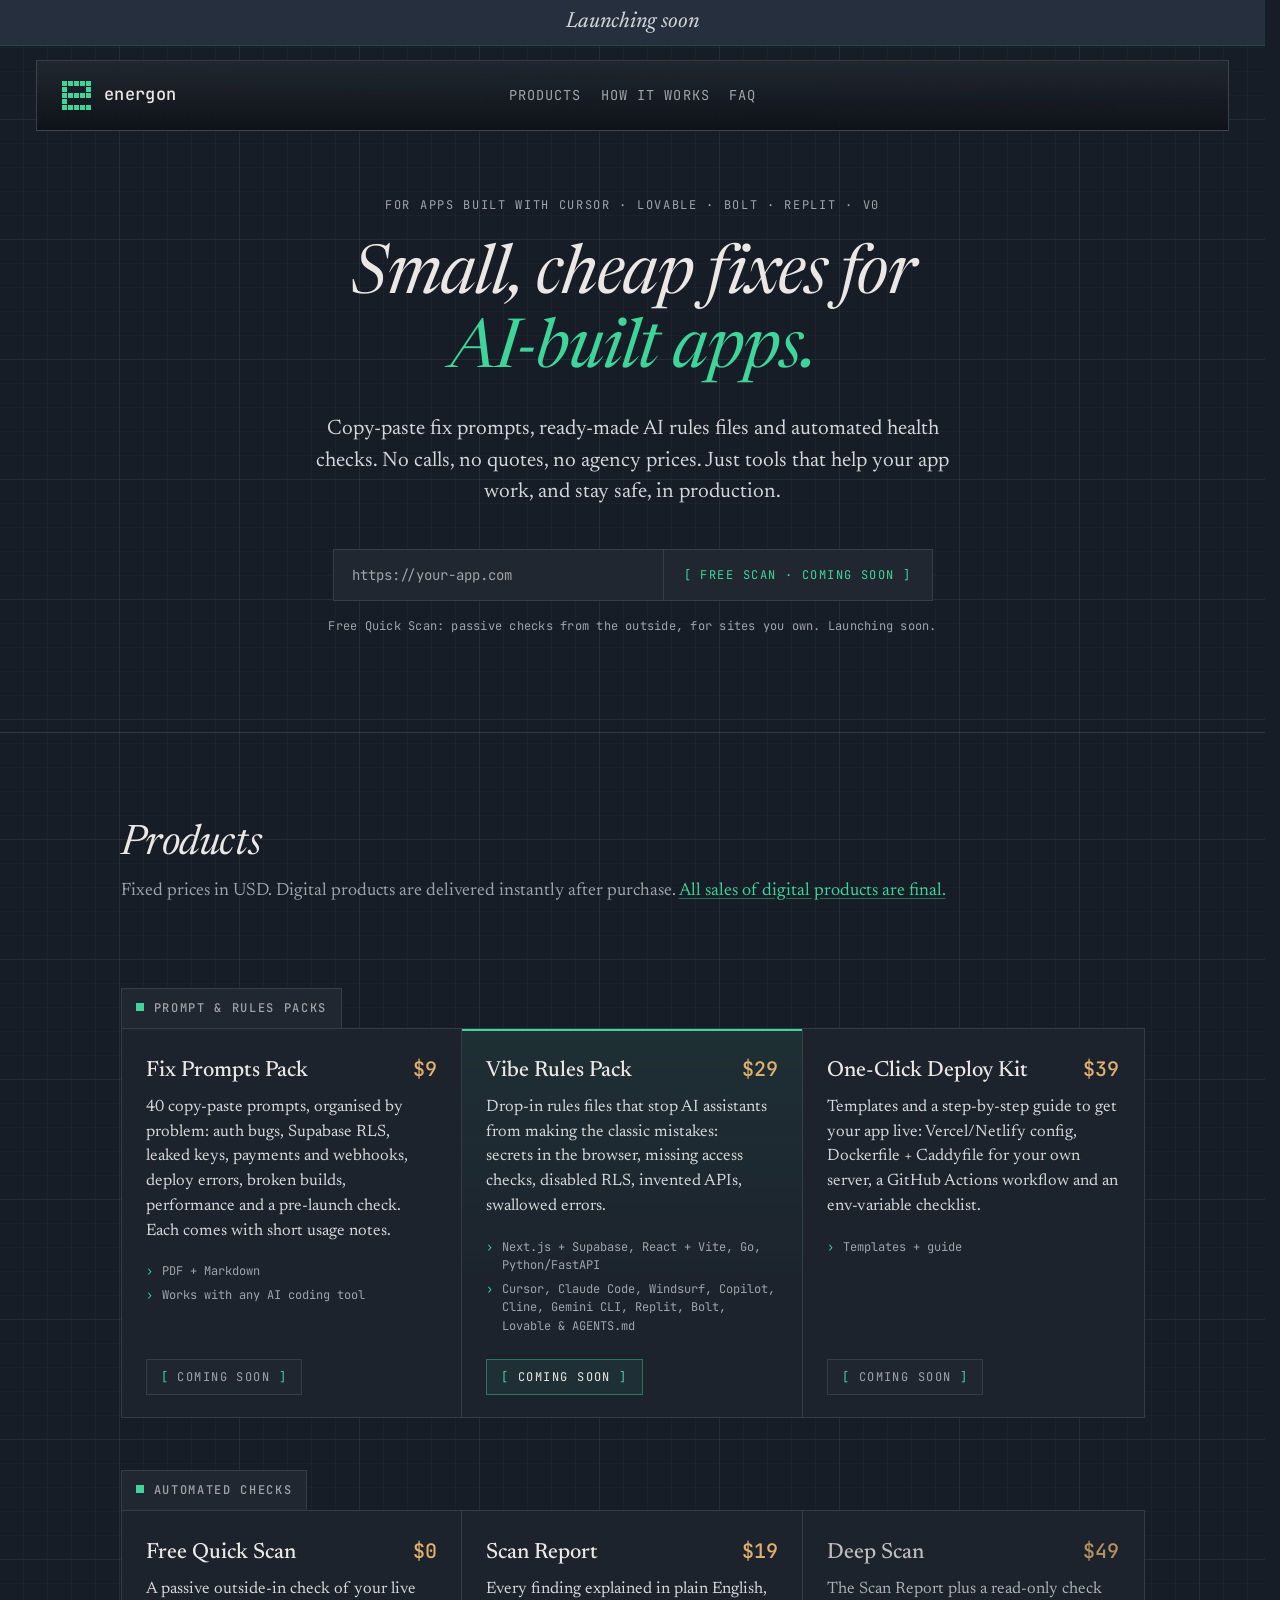
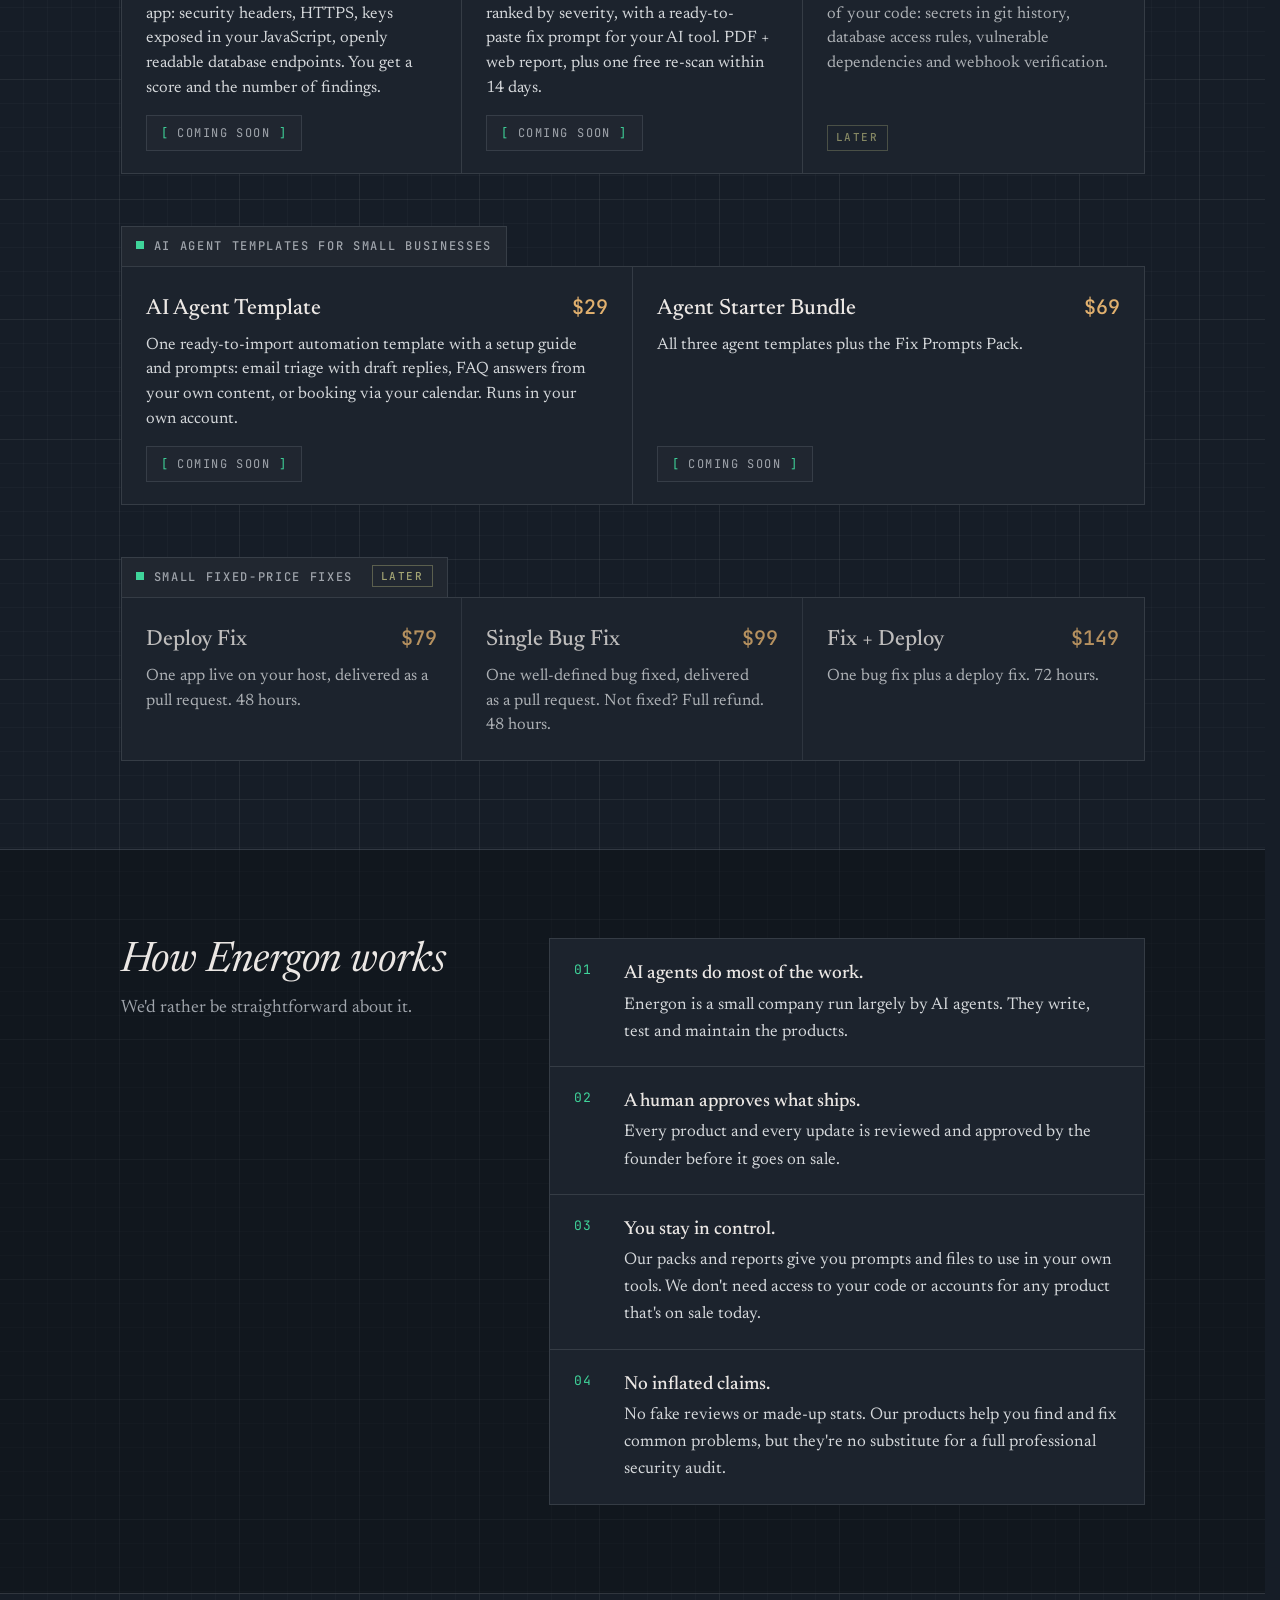
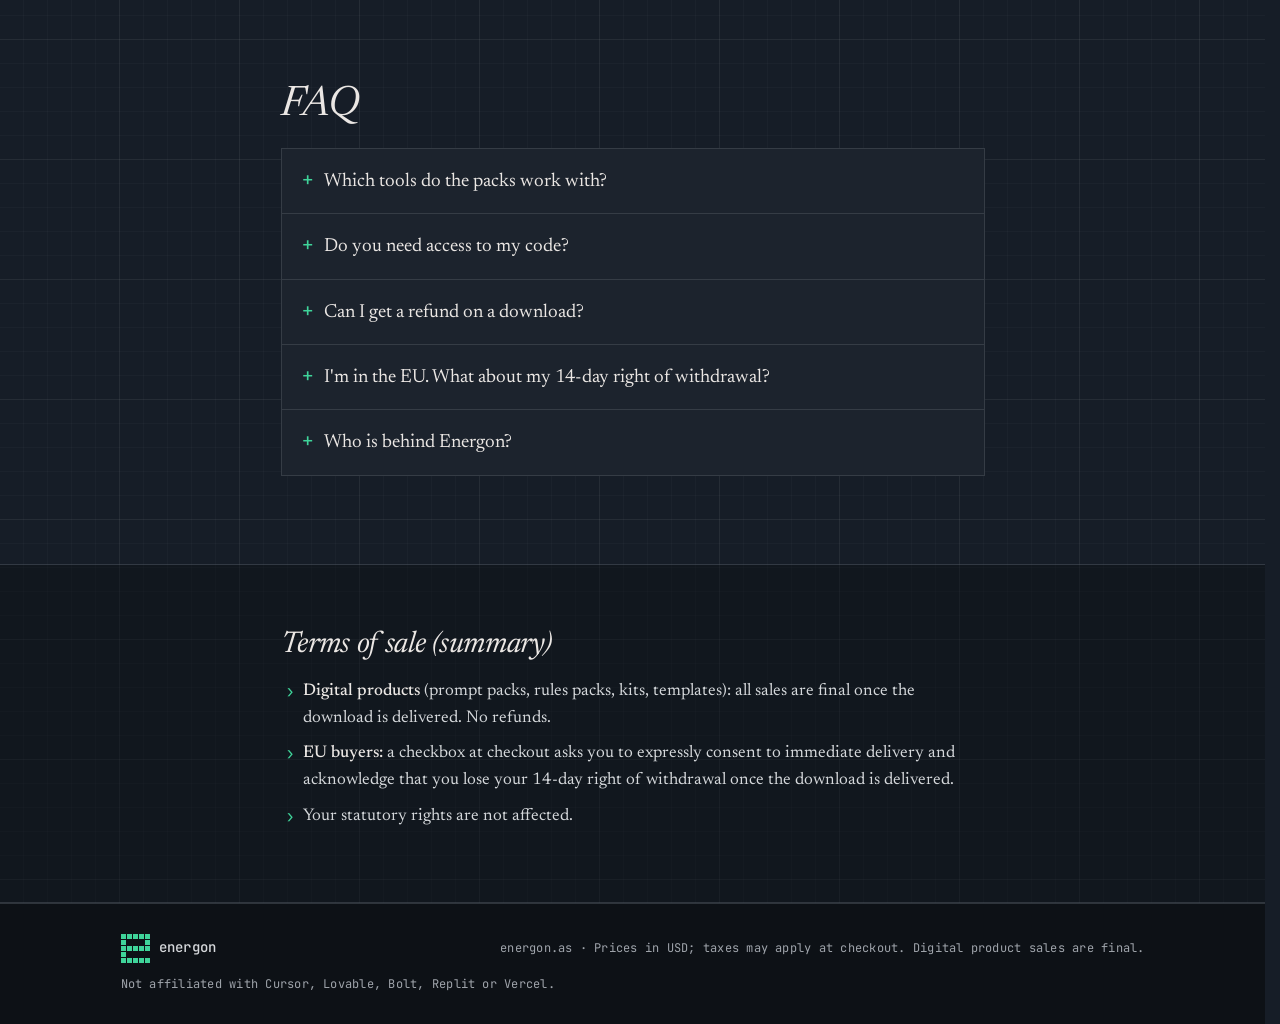
==== index.html @ b190586a "Add the energon.as static landing page. Keep the existing README and note that Caddy serves these fi" ====
<!doctype html>
<html lang="en">
<head>
  <meta charset="utf-8">
  <meta name="viewport" content="width=device-width, initial-scale=1">
  <title>Energon: small, cheap fixes for AI-built apps</title>
  <meta name="description" content="Fix prompts, AI rules files and automated checks for apps built with Cursor, Lovable, Bolt, Replit and v0. Small prices, instant delivery.">
  <link rel="icon" href="favicon.svg" type="image/svg+xml">
  <link rel="icon" href="favicon-32.png" type="image/png" sizes="32x32">
  <link rel="apple-touch-icon" href="apple-touch-icon.png" sizes="180x180">
  <meta name="theme-color" content="#161d27">
  <link rel="stylesheet" href="fonts.css">
  <link rel="stylesheet" href="styles.css">
</head>
<body>
  <header class="site-header">
    <aside class="site-announcement" aria-label="Announcement"><p>Launching soon</p></aside>
    <div class="nav" data-nav-root data-nav-open="false">
      <div class="nav-inner">
        <a class="logo" href="#" aria-label="Energon home"><span class="logo-box"><svg xmlns="http://www.w3.org/2000/svg" class="nav-logo-anim" viewBox="0 0 29 29" width="29" height="29" shape-rendering="crispEdges" aria-hidden="true" focusable="false"><rect class="on" style="--i:10" x="0" y="0" width="5" height="5"/><rect class="on" style="--i:9" x="6" y="0" width="5" height="5"/><rect class="on" style="--i:8" x="12" y="0" width="5" height="5"/><rect class="on" style="--i:7" x="18" y="0" width="5" height="5"/><rect class="on" style="--i:6" x="24" y="0" width="5" height="5"/><rect class="on" style="--i:11" x="0" y="6" width="5" height="5"/><rect class="off" x="6" y="6" width="5" height="5"/><rect class="off" x="12" y="6" width="5" height="5"/><rect class="off" x="18" y="6" width="5" height="5"/><rect class="on" style="--i:5" x="24" y="6" width="5" height="5"/><rect class="on" style="--i:0" x="0" y="12" width="5" height="5"/><rect class="on" style="--i:1" x="6" y="12" width="5" height="5"/><rect class="on" style="--i:2" x="12" y="12" width="5" height="5"/><rect class="on" style="--i:3" x="18" y="12" width="5" height="5"/><rect class="on" style="--i:4" x="24" y="12" width="5" height="5"/><rect class="on" style="--i:12" x="0" y="18" width="5" height="5"/><rect class="off" x="6" y="18" width="5" height="5"/><rect class="off" x="12" y="18" width="5" height="5"/><rect class="off" x="18" y="18" width="5" height="5"/><rect class="off" x="24" y="18" width="5" height="5"/><rect class="on" style="--i:13" x="0" y="24" width="5" height="5"/><rect class="on" style="--i:14" x="6" y="24" width="5" height="5"/><rect class="on" style="--i:15" x="12" y="24" width="5" height="5"/><rect class="on" style="--i:16" x="18" y="24" width="5" height="5"/><rect class="on" style="--i:17" x="24" y="24" width="5" height="5"/></svg></span><span class="wordmark">energon</span></a>
        <nav class="nav-links" aria-label="Main">
          <a href="#products">Products</a>
          <a href="#how">How it works</a>
          <a href="#faq">FAQ</a>
        </nav>
        <button type="button" class="nav-toggle" aria-controls="navSheet" aria-expanded="false" aria-label="Open menu" data-nav-toggle>
          <span class="bt-bar" aria-hidden="true"><span></span><span></span><span></span><span></span></span>
          <span class="bt-bar" aria-hidden="true"><span></span><span></span><span></span><span></span></span>
          <span class="bt-bar" aria-hidden="true"><span></span><span></span><span></span><span></span></span>
        </button>
      </div>
      <div class="nav-backdrop" data-nav-close></div>
      <div class="nav-sheet" id="navSheet">
        <nav class="nav-sheet-inner" aria-label="Main (mobile)">
          <a href="#products" data-nav-close>Products</a>
          <a href="#how" data-nav-close>How it works</a>
          <a href="#faq" data-nav-close>FAQ</a>
        </nav>
      </div>
    </div>
  </header>

  <section class="hero">
    <div class="wrap">
      <p class="eyebrow">For apps built with Cursor · Lovable · Bolt · Replit · v0</p>
      <h1>Small, cheap fixes for<br><em>AI-built apps.</em></h1>
      <p class="lead">Copy-paste fix prompts, ready-made AI rules files and automated health checks. No calls, no quotes, no agency prices. Just tools that help your app work, and stay safe, in production.</p>

      <form class="scan" onsubmit="return false;" aria-label="Free quick scan (coming soon)">
        <label for="url" class="sr-only">Your app URL</label>
        <input id="url" type="url" placeholder="https://your-app.com" disabled>
        <button type="submit" disabled>Free scan · coming soon</button>
      </form>
      <p class="fine">Free Quick Scan: passive checks from the outside, for sites you own. Launching soon.</p>
    </div>
  </section>

  <section id="products" class="section">
    <div class="wrap">
      <h2>Products</h2>
      <p class="section-lead">Fixed prices in USD. Digital products are delivered instantly after purchase. <a href="#terms">All sales of digital products are final.</a></p>

      <h3 class="group">Prompt &amp; rules packs</h3>
      <div class="grid">
        <article class="card">
          <div class="card-top"><h4>Fix Prompts Pack</h4><span class="price">$9</span></div>
          <p>40 copy-paste prompts, organised by problem: auth bugs, Supabase RLS, leaked keys, payments and webhooks, deploy errors, broken builds, performance and a pre-launch check. Each comes with short usage notes.</p>
          <ul><li>PDF + Markdown</li><li>Works with any AI coding tool</li></ul>
          <button class="buy" disabled>Coming soon</button>
        </article>
        <article class="card featured">
          <div class="card-top"><h4>Vibe Rules Pack</h4><span class="price">$29</span></div>
          <p>Drop-in rules files that stop AI assistants from making the classic mistakes: secrets in the browser, missing access checks, disabled RLS, invented APIs, swallowed errors.</p>
          <ul><li>Next.js + Supabase, React + Vite, Go, Python/FastAPI</li><li>Cursor, Claude Code, Windsurf, Copilot, Cline, Gemini CLI, Replit, Bolt, Lovable &amp; AGENTS.md</li></ul>
          <button class="buy" disabled>Coming soon</button>
        </article>
        <article class="card">
          <div class="card-top"><h4>One-Click Deploy Kit</h4><span class="price">$39</span></div>
          <p>Templates and a step-by-step guide to get your app live: Vercel/Netlify config, Dockerfile + Caddyfile for your own server, a GitHub Actions workflow and an env-variable checklist.</p>
          <ul><li>Templates + guide</li></ul>
          <button class="buy" disabled>Coming soon</button>
        </article>
      </div>

      <h3 class="group">Automated checks</h3>
      <div class="grid">
        <article class="card">
          <div class="card-top"><h4>Free Quick Scan</h4><span class="price">$0</span></div>
          <p>A passive outside-in check of your live app: security headers, HTTPS, keys exposed in your JavaScript, openly readable database endpoints. You get a score and the number of findings.</p>
          <button class="buy" disabled>Coming soon</button>
        </article>
        <article class="card">
          <div class="card-top"><h4>Scan Report</h4><span class="price">$19</span></div>
          <p>Every finding explained in plain English, ranked by severity, with a ready-to-paste fix prompt for your AI tool. PDF + web report, plus one free re-scan within 14 days.</p>
          <button class="buy" disabled>Coming soon</button>
        </article>
        <article class="card muted">
          <div class="card-top"><h4>Deep Scan</h4><span class="price">$49</span></div>
          <p>The Scan Report plus a read-only check of your code: secrets in git history, database access rules, vulnerable dependencies and webhook verification.</p>
          <span class="tag">Later</span>
        </article>
      </div>

      <h3 class="group">AI agent templates for small businesses</h3>
      <div class="grid two">
        <article class="card">
          <div class="card-top"><h4>AI Agent Template</h4><span class="price">$29</span></div>
          <p>One ready-to-import automation template with a setup guide and prompts: email triage with draft replies, FAQ answers from your own content, or booking via your calendar. Runs in your own account.</p>
          <button class="buy" disabled>Coming soon</button>
        </article>
        <article class="card">
          <div class="card-top"><h4>Agent Starter Bundle</h4><span class="price">$69</span></div>
          <p>All three agent templates plus the Fix Prompts Pack.</p>
          <button class="buy" disabled>Coming soon</button>
        </article>
      </div>

      <h3 class="group">Small fixed-price fixes <span class="tag inline">Later</span></h3>
      <div class="grid three-small">
        <article class="card muted small"><div class="card-top"><h4>Deploy Fix</h4><span class="price">$79</span></div><p>One app live on your host, delivered as a pull request. 48 hours.</p></article>
        <article class="card muted small"><div class="card-top"><h4>Single Bug Fix</h4><span class="price">$99</span></div><p>One well-defined bug fixed, delivered as a pull request. Not fixed? Full refund. 48 hours.</p></article>
        <article class="card muted small"><div class="card-top"><h4>Fix + Deploy</h4><span class="price">$149</span></div><p>One bug fix plus a deploy fix. 72 hours.</p></article>
      </div>
    </div>
  </section>

  <section id="how" class="section alt">
    <div class="wrap two-col">
      <div>
        <h2>How Energon works</h2>
        <p class="section-lead">We'd rather be straightforward about it.</p>
      </div>
      <ol class="steps">
        <li><strong>AI agents do most of the work.</strong> Energon is a small company run largely by AI agents. They write, test and maintain the products.</li>
        <li><strong>A human approves what ships.</strong> Every product and every update is reviewed and approved by the founder before it goes on sale.</li>
        <li><strong>You stay in control.</strong> Our packs and reports give you prompts and files to use in your own tools. We don't need access to your code or accounts for any product that's on sale today.</li>
        <li><strong>No inflated claims.</strong> No fake reviews or made-up stats. Our products help you find and fix common problems, but they're no substitute for a full professional security audit.</li>
      </ol>
    </div>
  </section>

  <section id="faq" class="section">
    <div class="wrap narrow">
      <h2>FAQ</h2>
      <details><summary>Which tools do the packs work with?</summary><p>The prompts work in any AI coding tool or builder chat. The rules pack includes formats for Cursor, Claude Code, Windsurf/Devin Desktop, GitHub Copilot, Cline, Gemini CLI, Replit, Bolt, Lovable and anything that reads AGENTS.md.</p></details>
      <details><summary>Do you need access to my code?</summary><p>No. The packs are downloads, and the Quick Scan and Scan Report only look at your public site from the outside, like any visitor's browser would. We'll only ever scan sites you confirm you own.</p></details>
      <details><summary>Can I get a refund on a download?</summary><p>No. All sales of digital products are final once the download has been delivered, so please check the product description before you buy. If a file is broken or won't open, contact us and we'll send you a working copy. This doesn't affect your statutory rights.</p></details>
      <details><summary>I'm in the EU. What about my 14-day right of withdrawal?</summary><p>For digital downloads, the right of withdrawal ends once delivery starts with your consent. At checkout, EU buyers must tick a box to expressly consent to immediate delivery and to acknowledge that they lose the 14-day right of withdrawal once the download is delivered. You can't complete the purchase without ticking it.</p></details>
      <details><summary>Who is behind Energon?</summary><p>Energon is a small company based in Norway. AI agents do most of the work, and the founder reviews everything before it's released.</p></details>
    </div>
  </section>

  <section id="terms" class="section terms">
    <div class="wrap narrow">
      <h2>Terms of sale (summary)</h2>
      <ul>
        <li><strong>Digital products</strong> (prompt packs, rules packs, kits, templates): all sales are final once the download is delivered. No refunds.</li>
        <li><strong>EU buyers:</strong> a checkbox at checkout asks you to expressly consent to immediate delivery and acknowledge that you lose your 14-day right of withdrawal once the download is delivered.</li>
        <li>Your statutory rights are not affected.</li>
      </ul>
    </div>
  </section>

  <footer class="footer">
    <div class="wrap footer-inner">
      <span class="logo small"><img src="logo-mark-29.svg" alt="" width="29" height="29"><span class="wordmark">energon</span></span>
      <span>energon.as · Prices in USD; taxes may apply at checkout. Digital product sales are final.</span>
      <span>Not affiliated with Cursor, Lovable, Bolt, Replit or Vercel.</span>
    </div>
  </footer>
  <script>
  (function () {
    var root = document.querySelector('[data-nav-root]');
    var btn = root && root.querySelector('[data-nav-toggle]');
    if (!btn) return;
    function set(open) {
      root.setAttribute('data-nav-open', open ? 'true' : 'false');
      btn.setAttribute('aria-expanded', open ? 'true' : 'false');
      btn.setAttribute('aria-label', open ? 'Close menu' : 'Open menu');
    }
    btn.addEventListener('click', function () { set(root.getAttribute('data-nav-open') !== 'true'); });
    root.querySelectorAll('[data-nav-close]').forEach(function (el) { el.addEventListener('click', function () { set(false); }); });
    document.addEventListener('keydown', function (e) { if (e.key === 'Escape') set(false); });
    window.matchMedia('(min-width: 1024px)').addEventListener('change', function () { set(false); });
  })();
  </script>
</body>
</html>
---- fonts.css ----
/* Self-hosted Google Fonts (latin subset). Newsreader and JetBrains Mono, both SIL Open Font License 1.1. */
@font-face {
  font-family: 'JetBrains Mono';
  font-style: normal;
  font-weight: 400;
  font-display: swap;
  src: url(fonts/JetBrainsMono-normal.woff2) format('woff2');
  unicode-range: U+0000-00FF, U+0131, U+0152-0153, U+02BB-02BC, U+02C6, U+02DA, U+02DC, U+0304, U+0308, U+0329, U+2000-206F, U+20AC, U+2122, U+2191, U+2193, U+2212, U+2215, U+FEFF, U+FFFD;
}
@font-face {
  font-family: 'JetBrains Mono';
  font-style: normal;
  font-weight: 500;
  font-display: swap;
  src: url(fonts/JetBrainsMono-normal.woff2) format('woff2');
  unicode-range: U+0000-00FF, U+0131, U+0152-0153, U+02BB-02BC, U+02C6, U+02DA, U+02DC, U+0304, U+0308, U+0329, U+2000-206F, U+20AC, U+2122, U+2191, U+2193, U+2212, U+2215, U+FEFF, U+FFFD;
}
@font-face {
  font-family: 'Newsreader';
  font-style: italic;
  font-weight: 400 500;
  font-display: swap;
  src: url(fonts/Newsreader-italic.woff2) format('woff2');
  unicode-range: U+0000-00FF, U+0131, U+0152-0153, U+02BB-02BC, U+02C6, U+02DA, U+02DC, U+0304, U+0308, U+0329, U+2000-206F, U+20AC, U+2122, U+2191, U+2193, U+2212, U+2215, U+FEFF, U+FFFD;
}
@font-face {
  font-family: 'Newsreader';
  font-style: normal;
  font-weight: 400 600;
  font-display: swap;
  src: url(fonts/Newsreader-normal.woff2) format('woff2');
  unicode-range: U+0000-00FF, U+0131, U+0152-0153, U+02BB-02BC, U+02C6, U+02DA, U+02DC, U+0304, U+0308, U+0329, U+2000-206F, U+20AC, U+2122, U+2191, U+2193, U+2212, U+2215, U+FEFF, U+FFFD;
}
---- styles.css ----
/* Energon: dark theme. Navy canvas, hairline grid, serif text, mono labels, square panels. */
:root{
  --bg-deep:#0d1116;
  --bg:#161d27;
  --panel:#1c232d;
  --panel-2:#212730;
  --panel-3:#252f3d;
  --line:rgba(73,80,89,.55);
  --line-strong:rgba(120,128,140,.55);
  --text:#ebe7e4;
  --text-2:#d5d8db;
  --muted:#9fa4ab;
  --accent:#3fd49a;            /* Energon mint (muted from the original #07F695) */
  --accent-soft:rgba(63,212,154,.42);
  --accent-wash:rgba(63,212,154,.07);
  --blue:#6a9fcc;              /* former accent, kept as secondary */
  --accent-deep:#4b607c;
  --warm:#e1b06e;
  --rust:#b86b52;
  --sage:#a3a473;
  --grid-minor:rgba(255,255,255,.022);
  --grid-major:rgba(255,255,255,.045);
  --serif:"Newsreader", "Iowan Old Style", "Palatino Linotype", Georgia, serif;
  --mono:"JetBrains Mono", ui-monospace, "SFMono-Regular", Menlo, Consolas, monospace;
}
*{box-sizing:border-box}
html{scroll-behavior:smooth;background:var(--bg);scroll-padding-top:150px;scrollbar-gutter:stable}
*{scrollbar-color:rgba(75,96,124,.28) transparent}
body{
  margin:0;color:var(--text);font-family:var(--serif);font-size:18px;line-height:1.6;
  font-optical-sizing:auto;text-wrap:pretty;
  background-color:var(--bg);
  background-image:
    linear-gradient(var(--grid-major) 1px, transparent 1px),
    linear-gradient(90deg, var(--grid-major) 1px, transparent 1px),
    linear-gradient(var(--grid-minor) 1px, transparent 1px),
    linear-gradient(90deg, var(--grid-minor) 1px, transparent 1px);
  background-size:120px 120px,120px 120px,24px 24px,24px 24px;
  background-position:-1px -1px;
}
.wrap{max-width:1080px;margin:0 auto;padding:0 28px}
.narrow{max-width:760px}
a{color:var(--accent);text-decoration-color:var(--accent-soft);text-underline-offset:3px}
a:hover{text-decoration-color:var(--accent)}
.sr-only{position:absolute;width:1px;height:1px;overflow:hidden;clip:rect(0 0 0 0)}
::selection{background:rgba(63,212,154,.28);color:var(--text)}

/* Nav */
/* announcement bar: pi.dev .site-announcement measured live (padding 5.4px 18px, italic serif 21.96px/1.55,
   bg #252f3d, 1px bottom border in the accent at 14% alpha -> 45.8px tall; <=767px 19.44px/1.48, 69.3px tall) */
.site-announcement{position:relative;z-index:1;box-sizing:border-box;margin:0;padding:5.4px 18px;
  border-bottom:1px solid rgba(63,212,154,.1412);background:#252f3d;color:rgba(213,216,219,.96);
  font-family:var(--serif);font-size:21.96px;font-style:italic;font-weight:450;line-height:1.55;text-align:center}
.site-announcement p{margin:0}
.site-announcement a{color:var(--accent);white-space:nowrap}
.site-announcement a:hover,.site-announcement a:focus-visible{color:var(--text)}
@media (max-width:1023px){.site-announcement{font-size:18.36px;line-height:1.5}}
@media (max-width:767px){.site-announcement{font-size:19.44px;font-weight:440;line-height:1.48;min-height:69.3125px;display:flex;align-items:center;justify-content:center}}
/* nav: placement measured on live pi.dev (headless Chrome, dark, 1440x900 and 390x844, after intro JS settled).
   pi.dev: .site-header is position:sticky; top:0; z-index:20, transparent, and holds the announcement bar + nav.
   Nav wrapper padding 14.4px 36px 0 (<=1023px: 14.4px 11.7px 0). Panel: full width minus the side padding
   (max-width 96rem = 1728px, centred), 71.2px tall (66.9px on mobile), square corners. Content scrolls under it. */
.site-header{position:sticky;top:0;z-index:20}
.nav{position:relative;z-index:20;width:100%;padding:14.4px 36px 0}
.nav-inner{position:relative;z-index:1;display:flex;align-items:center;justify-content:space-between;gap:18px;
  width:min(100%,1728px);margin:0 auto;padding:12.6px 17.1px;
  background:linear-gradient(rgba(33,39,48,.97),rgba(13,17,22,.91)),linear-gradient(90deg,rgba(75,96,124,.14),rgba(47,95,138,.08));
  border:1px solid rgba(73,80,89,.7412);border-top-color:rgba(159,164,171,.2784);border-radius:0}
.logo{display:inline-flex;align-items:center;gap:6px;text-decoration:none;color:var(--text);font-family:var(--mono);font-weight:500;font-size:17px;letter-spacing:.02em;line-height:1}
.logo-box{display:inline-flex;align-items:center;justify-content:center;width:44px;height:44px;flex:0 0 44px}
.logo img,.logo svg{display:block;width:29px;height:29px;image-rendering:pixelated}
.logo .wordmark{color:var(--text);transform:translateY(-1px)}
.logo.small{font-size:14px;color:var(--muted);gap:9px}
.logo.small .wordmark{color:var(--text-2)}
.nav-links{position:absolute;left:50%;transform:translateX(-50%);display:flex;align-items:center;justify-content:center;gap:clamp(11.7px,1.5vw,22.5px)}
.nav-links a{font-family:var(--mono);font-size:13.68px;letter-spacing:.08em;line-height:1;text-transform:uppercase;white-space:nowrap;color:rgba(213,216,219,.7216);text-decoration:none;position:relative}
.nav-links a:hover,.nav-links a:focus-visible{color:var(--text);outline:none}
.nav-links a:hover::after{content:"";position:absolute;left:0;right:0;bottom:-.5em;height:1px;background:var(--accent)}

/* Hero */
.hero{padding:64.6px 0 96px;text-align:center;border-bottom:1px solid var(--line)}
.eyebrow{font-family:var(--mono);font-size:12px;letter-spacing:.14em;text-transform:uppercase;color:var(--muted);margin:0 0 26px}
.hero h1{font-family:var(--serif);font-style:italic;font-weight:400;font-size:clamp(40px,6vw,68px);line-height:1.08;letter-spacing:-.015em;margin:0 0 26px;color:var(--text)}
.hero h1 em{color:var(--accent);font-style:italic}
.lead{font-size:21px;line-height:1.5;color:var(--text-2);max-width:640px;margin:0 auto 40px}
.scan{display:flex;max-width:600px;margin:0 auto;background:var(--panel-2);border:1px solid var(--line);}
.scan input{flex:1;min-width:0;border:0;background:transparent;color:var(--text);font-family:var(--mono);font-size:14px;padding:16px 18px;outline:none}
.scan input::placeholder{color:var(--muted)}
.scan button{font-family:var(--mono);font-size:12px;letter-spacing:.12em;text-transform:uppercase;border:0;border-left:1px solid var(--line);background:transparent;color:var(--accent);padding:0 20px;cursor:not-allowed}
.scan button::before{content:"[ ";color:var(--accent)} .scan button::after{content:" ]";color:var(--accent)}
.fine{font-family:var(--mono);font-size:12px;color:var(--muted);margin:16px 0 0;letter-spacing:.02em}

/* Sections */
.section{padding:88px 0;border-bottom:1px solid var(--line)}
.section.alt{background:rgba(13,17,22,.45)}
.section h2{font-family:var(--serif);font-style:italic;font-weight:400;font-size:42px;line-height:1.1;margin:0 0 10px;letter-spacing:-.01em}
.section-lead{color:var(--muted);margin:0 0 30px;font-size:18px}
.group{font-family:var(--mono);font-weight:500;font-size:12px;text-transform:uppercase;letter-spacing:.14em;color:var(--muted);margin:52px 0 0;padding:10px 14px;border:1px solid var(--line);border-bottom:0;display:inline-block;background:var(--panel-2)}
.group::before{content:"";display:inline-block;width:8px;height:8px;background:var(--accent);margin-right:10px;vertical-align:1px}

/* Product panels */
.grid{display:grid;grid-template-columns:repeat(3,1fr);gap:0;border:1px solid var(--line);background:var(--panel)}
.grid > .card{border-right:1px solid var(--line)}
.grid > .card:last-child{border-right:0}
.grid.two{grid-template-columns:repeat(2,1fr)}
.card{position:relative;padding:24px 24px 22px;display:flex;flex-direction:column;background:transparent;transition:background 200ms ease}
.card:hover{background:rgba(255,255,255,.018)}
.card.featured{background:linear-gradient(180deg,var(--accent-wash),transparent 65%);box-shadow:inset 0 2px 0 var(--accent)}
.card.muted{opacity:.78}
.card-top{display:flex;justify-content:space-between;align-items:baseline;gap:12px;margin-bottom:10px}
.card h4{margin:0;font-family:var(--serif);font-weight:500;font-size:22px;line-height:1.2;color:var(--text)}
.price{font-family:var(--mono);font-size:20px;font-weight:500;color:var(--warm);white-space:nowrap}
.card p{margin:0 0 14px;color:var(--text-2);font-size:16.5px;line-height:1.5}
.card ul{margin:0 0 18px;padding:0;list-style:none;font-family:var(--mono);font-size:12px;line-height:1.55;color:var(--muted)}
.card ul li{margin:5px 0;padding-left:16px;position:relative}
.card ul li::before{content:"›";position:absolute;left:0;color:var(--accent)}
.buy{margin-top:auto;align-self:flex-start;font-family:var(--mono);font-size:12px;letter-spacing:.12em;text-transform:uppercase;background:rgba(255,255,255,.015);color:var(--muted);border:1px solid var(--line);padding:9px 14px;cursor:not-allowed}
.buy::before{content:"[ ";color:var(--accent)} .buy::after{content:" ]";color:var(--accent)}
.card.featured .buy{color:var(--text);border-color:var(--accent-soft);background:var(--accent-wash)}
.tag{margin-top:auto;align-self:flex-start;font-family:var(--mono);font-size:11px;font-weight:500;letter-spacing:.14em;text-transform:uppercase;color:var(--sage);border:1px solid rgba(163,164,115,.45);padding:3px 8px}
.tag.inline{margin:0 0 0 10px;vertical-align:1px;border-color:rgba(163,164,115,.45)}
.card.small p{margin:0}

/* How it works */
.two-col{display:grid;grid-template-columns:1fr 1.6fr;gap:56px;align-items:start}
.steps{margin:0;padding:0;list-style:none;counter-reset:s;border:1px solid var(--line);background:var(--panel)}
.steps li{counter-increment:s;position:relative;padding:20px 24px 20px 74px;color:var(--text-2);font-size:17px;border-bottom:1px solid var(--line)}
.steps li:last-child{border-bottom:0}
.steps li::before{content:"0" counter(s);position:absolute;left:24px;top:21px;font-family:var(--mono);font-size:13px;color:var(--accent);letter-spacing:.06em}
.steps strong{color:var(--text);display:block;margin-bottom:2px;font-weight:500;font-size:19px}

/* FAQ */
details{border:1px solid var(--line);border-top:0;background:var(--panel);padding:0}
details:first-of-type{border-top:1px solid var(--line);margin-top:20px}
summary{cursor:pointer;list-style:none;padding:16px 20px;font-size:19px;color:var(--text)}
summary::-webkit-details-marker{display:none}
summary::before{content:"+";font-family:var(--mono);color:var(--accent);display:inline-block;width:22px}
details[open] summary::before{content:"–"}
details p{color:var(--text-2);margin:0;padding:0 20px 18px 42px;font-size:17px}

/* Terms */
.terms{padding:64px 0;background:rgba(13,17,22,.45)}
.terms h2{font-size:30px}
.terms ul{color:var(--text-2);padding-left:0;list-style:none;margin:16px 0 0;font-size:17px}
.terms li{margin:8px 0;padding-left:22px;position:relative}
.terms li::before{content:"›";position:absolute;left:4px;color:var(--accent);font-family:var(--mono)}
.terms strong{color:var(--text);font-weight:500}
.section-lead a{color:var(--accent)}

/* Footer */
.footer{background:var(--bg-deep);color:var(--muted);font-family:var(--mono);font-size:12px;letter-spacing:.02em;padding:30px 0;border-top:1px solid var(--line)}
.footer-inner{display:flex;flex-wrap:wrap;gap:12px 28px;justify-content:space-between;align-items:center}

:focus-visible{outline:1px solid var(--accent);outline-offset:3px}

/* nav logo: plays once on load; the 5x5 grid starts dim grey, the 18 logo cells light up in stroke order,
   the 7 other cells fade out. Reduced motion shows the final logo. Generated by tools/logo_build.py */
.nav-logo-anim .on{fill:#3FD49A;animation:nav-logo-anim-light 220ms cubic-bezier(.2,.7,.3,1) calc(250ms + var(--i) * 60ms) both}
.nav-logo-anim .off{fill:#4a525d;opacity:0;animation:nav-logo-anim-off 420ms ease 1450ms backwards}
.nav-logo-anim{animation:nav-logo-anim-in 200ms ease both}
@keyframes nav-logo-anim-light{0%{fill:#4a525d;opacity:.55}55%{fill:#8ee8c4;opacity:1}100%{fill:#3FD49A;opacity:1}}
@keyframes nav-logo-anim-off{0%{opacity:.55}100%{opacity:0}}
@keyframes nav-logo-anim-in{0%{opacity:0}100%{opacity:1}}
@media (prefers-reduced-motion: reduce){.nav-logo-anim,.nav-logo-anim .on,.nav-logo-anim .off{animation:none}}

/* mobile menu (pi.dev: links hidden and a pixel-block burger + drop-down sheet at <=1023px) */
.nav-toggle,.nav-backdrop,.nav-sheet{display:none}
.nav-toggle{--bw:4.25px;--bh:3.5px;--bg:1.5px;--bar-gap:4.5px;width:44px;height:44px;flex-direction:column;justify-content:center;align-items:center;gap:var(--bar-gap);
  margin:0 -1.8px 0 0;padding:0;border:0;border-radius:4.5px;background:transparent;cursor:pointer;-webkit-appearance:none;appearance:none}
.nav-toggle:hover,.nav-toggle:focus-visible{background:rgba(255,255,255,.0157)}
.nav-toggle .bt-bar{display:flex;gap:var(--bg);transform-origin:50% 50%;transition:transform 280ms cubic-bezier(.22,1,.36,1),opacity 200ms ease}
.nav-toggle .bt-bar>span{width:var(--bw);height:var(--bh);background:var(--muted);border-radius:1px;transition:background-color 200ms ease}
.nav-toggle .bt-bar:first-child>span:first-child,.nav-toggle .bt-bar:first-child>span:last-child,
.nav-toggle .bt-bar:last-child>span:first-child,.nav-toggle .bt-bar:last-child>span:last-child{background:var(--accent-deep)}
.nav-toggle:hover .bt-bar:first-child>span:first-child,.nav-toggle:hover .bt-bar:first-child>span:last-child,
.nav-toggle:hover .bt-bar:last-child>span:first-child,.nav-toggle:hover .bt-bar:last-child>span:last-child{background:var(--accent)}
.nav[data-nav-open="true"] .bt-bar:nth-of-type(1){transform:translateY(calc(var(--bh) + var(--bar-gap))) rotate(45deg)}
.nav[data-nav-open="true"] .bt-bar:nth-of-type(2){opacity:0;transform:scaleX(0)}
.nav[data-nav-open="true"] .bt-bar:nth-of-type(3){transform:translateY(calc((var(--bh) + var(--bar-gap)) * -1)) rotate(-45deg)}
.nav[data-nav-open="true"] .nav-inner{border-bottom-color:transparent}
.nav-backdrop{position:fixed;inset:0;z-index:0;background:rgba(13,17,22,.66);opacity:0;pointer-events:none;transition:opacity 180ms ease}
.nav-sheet{position:absolute;top:calc(100% - 1px);left:50%;z-index:1;width:calc(100% - 23.4px);max-height:0;overflow:hidden;opacity:0;pointer-events:none;
  transform:translate(-50%,-6px);transition:max-height 240ms cubic-bezier(.22,1,.36,1),opacity 180ms ease,transform 240ms cubic-bezier(.22,1,.36,1)}
.nav[data-nav-open="true"] .nav-backdrop{opacity:1;pointer-events:auto}
.nav[data-nav-open="true"] .nav-sheet{max-height:24rem;opacity:1;pointer-events:auto;transform:translate(-50%,0)}
.nav-sheet-inner{display:grid;gap:9.9px;padding:6.3px 12.24px 14.4px;
  background:linear-gradient(rgba(33,39,48,.97),rgba(13,17,22,.91)),linear-gradient(90deg,rgba(75,96,124,.14),rgba(47,95,138,.08));
  border:1px solid rgba(73,80,89,.7412);border-top:0}
.nav-sheet-inner a{display:flex;justify-content:space-between;align-items:center;padding:11.9px 13px;border:1px solid var(--line);background:rgba(255,255,255,.0157);
  color:rgba(213,216,219,.8);font-family:var(--mono);font-size:16px;text-decoration:none}
.nav-sheet-inner a::after{content:"→";color:var(--muted);font-size:16.5px;line-height:1}
.nav-sheet-inner a:hover{color:var(--text);border-color:var(--accent-soft)}
@media (max-width:1023px){
  .nav{padding:14.4px 11.7px 0}
  .nav-inner{padding:10.44px 12.24px;gap:13.5px}
  .nav-links{display:none}
  .nav-toggle{display:inline-flex}
  .nav-backdrop,.nav-sheet{display:block}
}

@media (max-width:900px){
  .grid{grid-template-columns:1fr 1fr}
  .grid > .card{border-bottom:1px solid var(--line)}
  .grid > .card:nth-child(2n){border-right:0}
  .grid.two > .card{border-bottom:0}
  .two-col{grid-template-columns:1fr;gap:18px}
}
@media (max-width:600px){
  body{font-size:17px}
  .grid{grid-template-columns:1fr}
  .grid > .card{border-right:0}
  .grid > .card:last-child{border-bottom:0}
  .scan{flex-direction:column}
  .scan button{border-left:0;border-top:1px solid var(--line);padding:14px}
  .hero{padding:65.4px 0 64px}
  .section h2{font-size:34px}
}
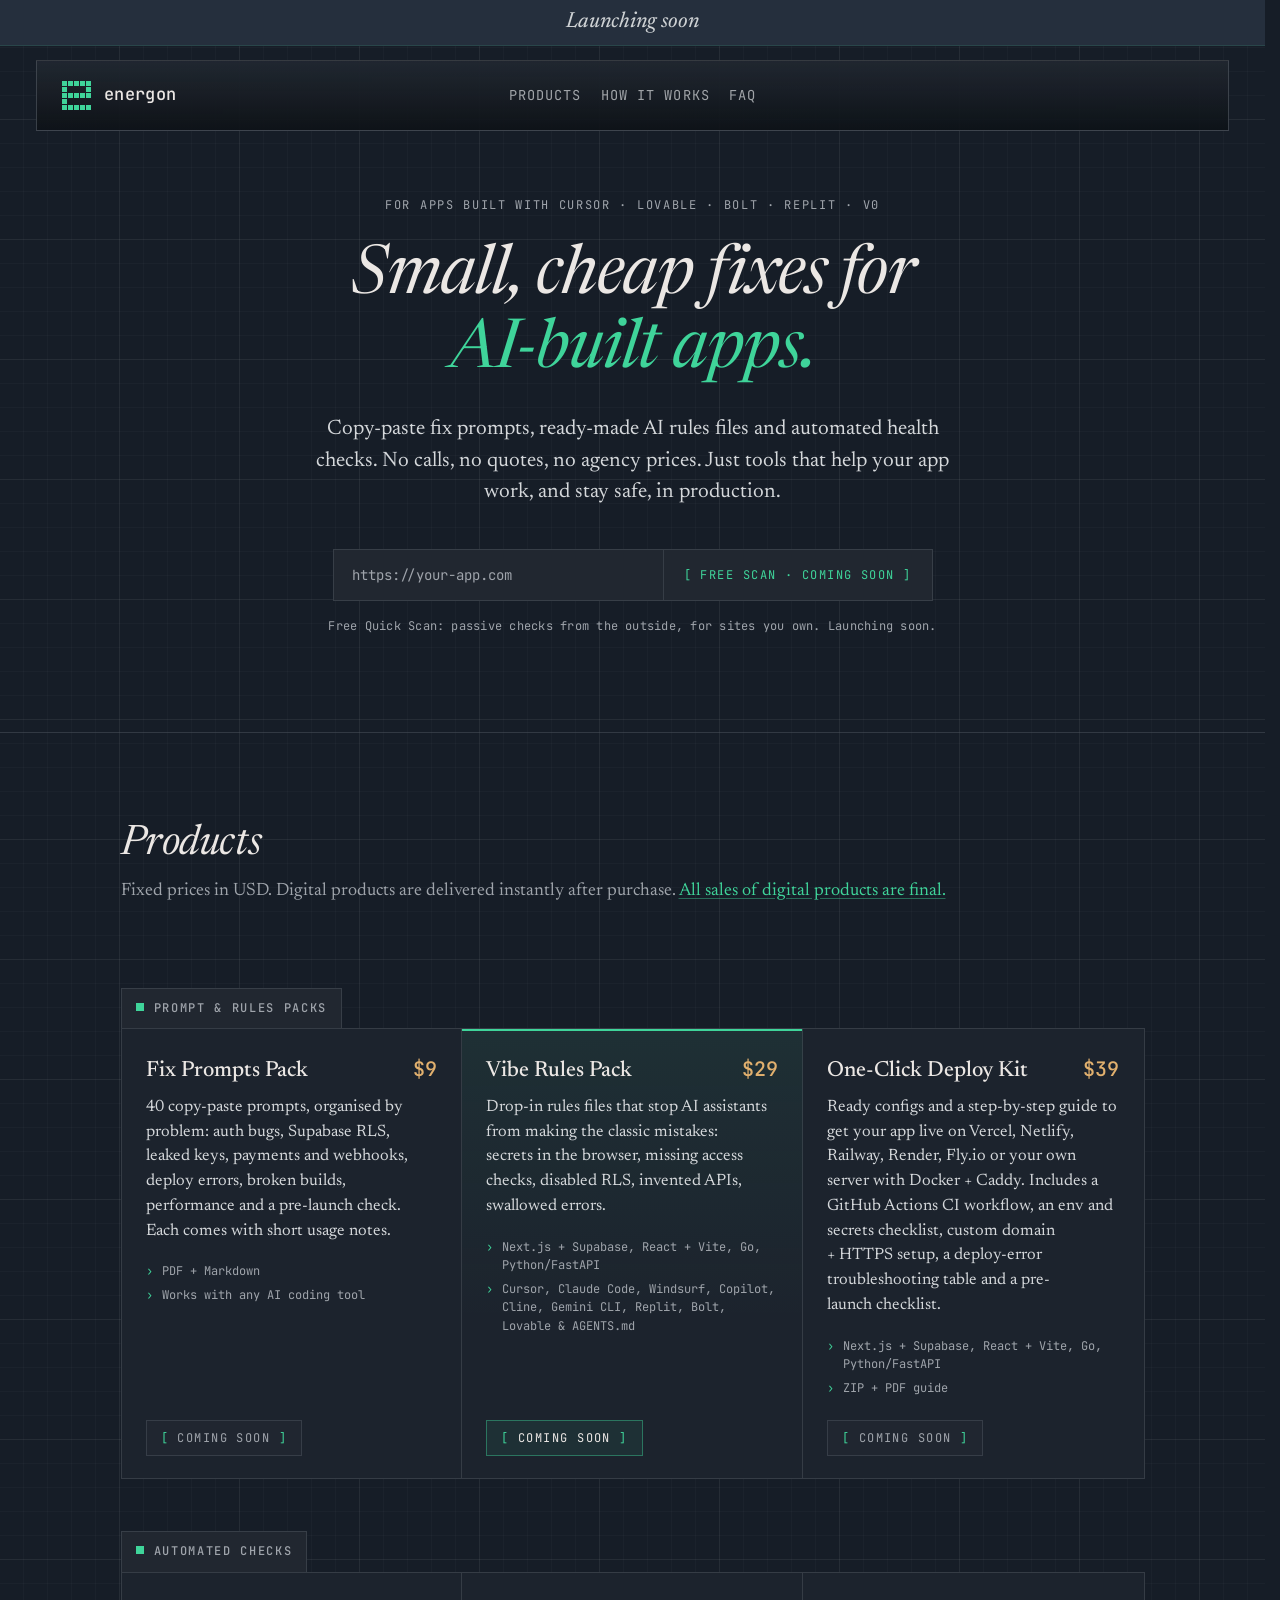
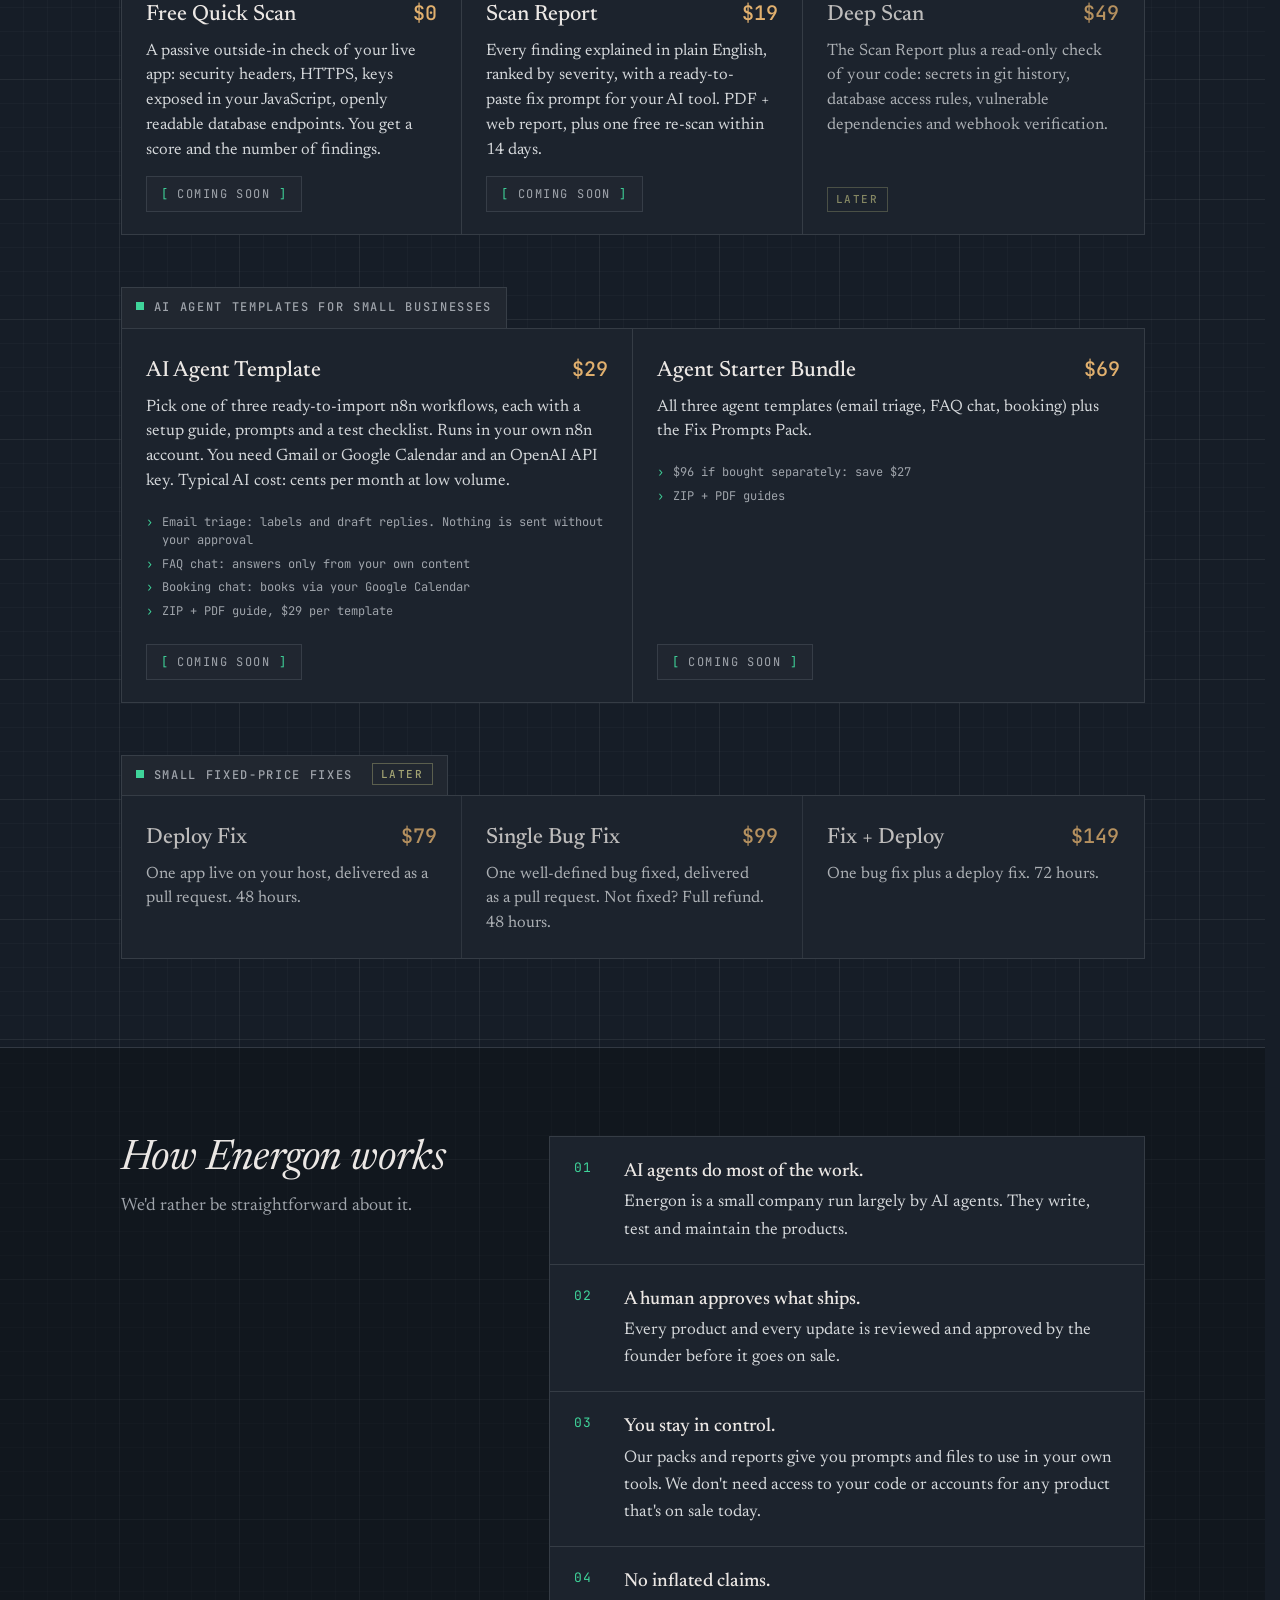
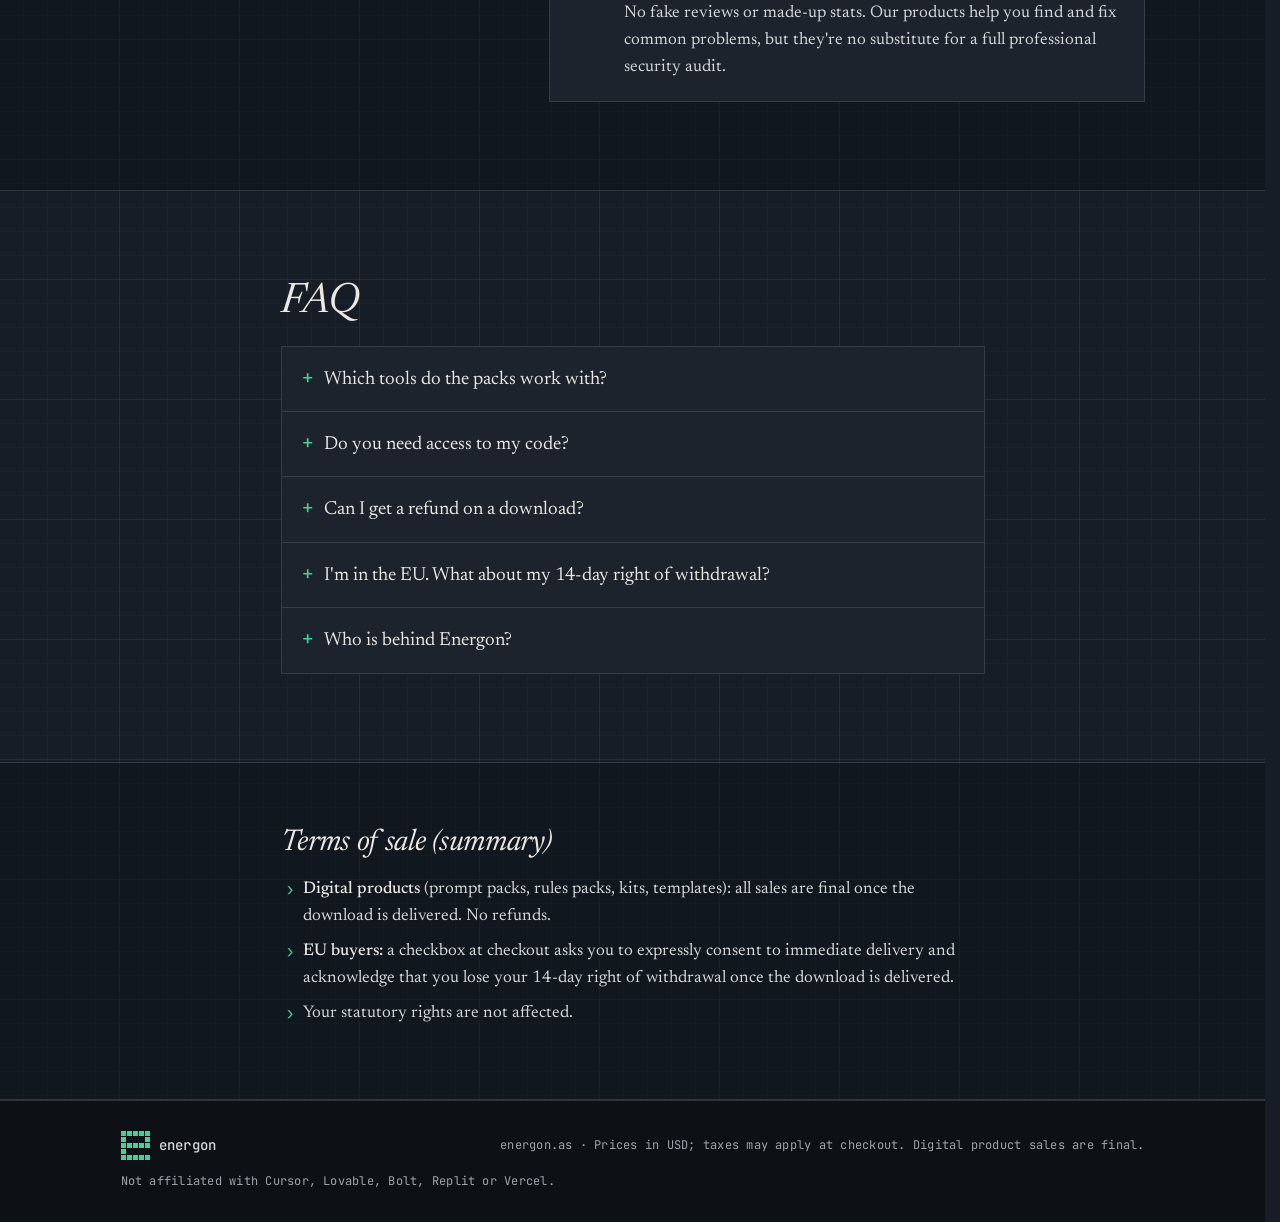
==== commit be23985d: "Update the landing page to the live v2 site files. Replace the product-card copy and the mobile two-" ====
--- a/index.html
+++ b/index.html
@@ -76,8 +76,8 @@
         </article>
         <article class="card">
           <div class="card-top"><h4>One-Click Deploy Kit</h4><span class="price">$39</span></div>
-          <p>Templates and a step-by-step guide to get your app live: Vercel/Netlify config, Dockerfile + Caddyfile for your own server, a GitHub Actions workflow and an env-variable checklist.</p>
-          <ul><li>Templates + guide</li></ul>
+          <p>Ready configs and a step-by-step guide to get your app live on Vercel, Netlify, Railway, Render, Fly.io or your own server with Docker + Caddy. Includes a GitHub Actions CI workflow, an env and secrets checklist, custom domain + HTTPS setup, a deploy-error troubleshooting table and a pre-launch checklist.</p>
+          <ul><li>Next.js + Supabase, React + Vite, Go, Python/FastAPI</li><li>ZIP + PDF guide</li></ul>
           <button class="buy" disabled>Coming soon</button>
         </article>
       </div>
@@ -105,12 +105,14 @@
       <div class="grid two">
         <article class="card">
           <div class="card-top"><h4>AI Agent Template</h4><span class="price">$29</span></div>
-          <p>One ready-to-import automation template with a setup guide and prompts: email triage with draft replies, FAQ answers from your own content, or booking via your calendar. Runs in your own account.</p>
+          <p>Pick one of three ready-to-import n8n workflows, each with a setup guide, prompts and a test checklist. Runs in your own n8n account. You need Gmail or Google Calendar and an OpenAI API key. Typical AI cost: cents per month at low volume.</p>
+          <ul><li>Email triage: labels and draft replies. Nothing is sent without your approval</li><li>FAQ chat: answers only from your own content</li><li>Booking chat: books via your Google Calendar</li><li>ZIP + PDF guide, $29 per template</li></ul>
           <button class="buy" disabled>Coming soon</button>
         </article>
         <article class="card">
           <div class="card-top"><h4>Agent Starter Bundle</h4><span class="price">$69</span></div>
-          <p>All three agent templates plus the Fix Prompts Pack.</p>
+          <p>All three agent templates (email triage, FAQ chat, booking) plus the Fix Prompts Pack.</p>
+          <ul><li>$96 if bought separately: save $27</li><li>ZIP + PDF guides</li></ul>
           <button class="buy" disabled>Coming soon</button>
         </article>
       </div>
--- a/styles.css
+++ b/styles.css
@@ -210,6 +210,9 @@
   .grid{grid-template-columns:1fr}
   .grid > .card{border-right:0}
   .grid > .card:last-child{border-bottom:0}
+  .grid.two{grid-template-columns:1fr}
+  .grid.two > .card{border-bottom:1px solid var(--line)}
+  .grid.two > .card:last-child{border-bottom:0}
   .scan{flex-direction:column}
   .scan button{border-left:0;border-top:1px solid var(--line);padding:14px}
   .hero{padding:65.4px 0 64px}
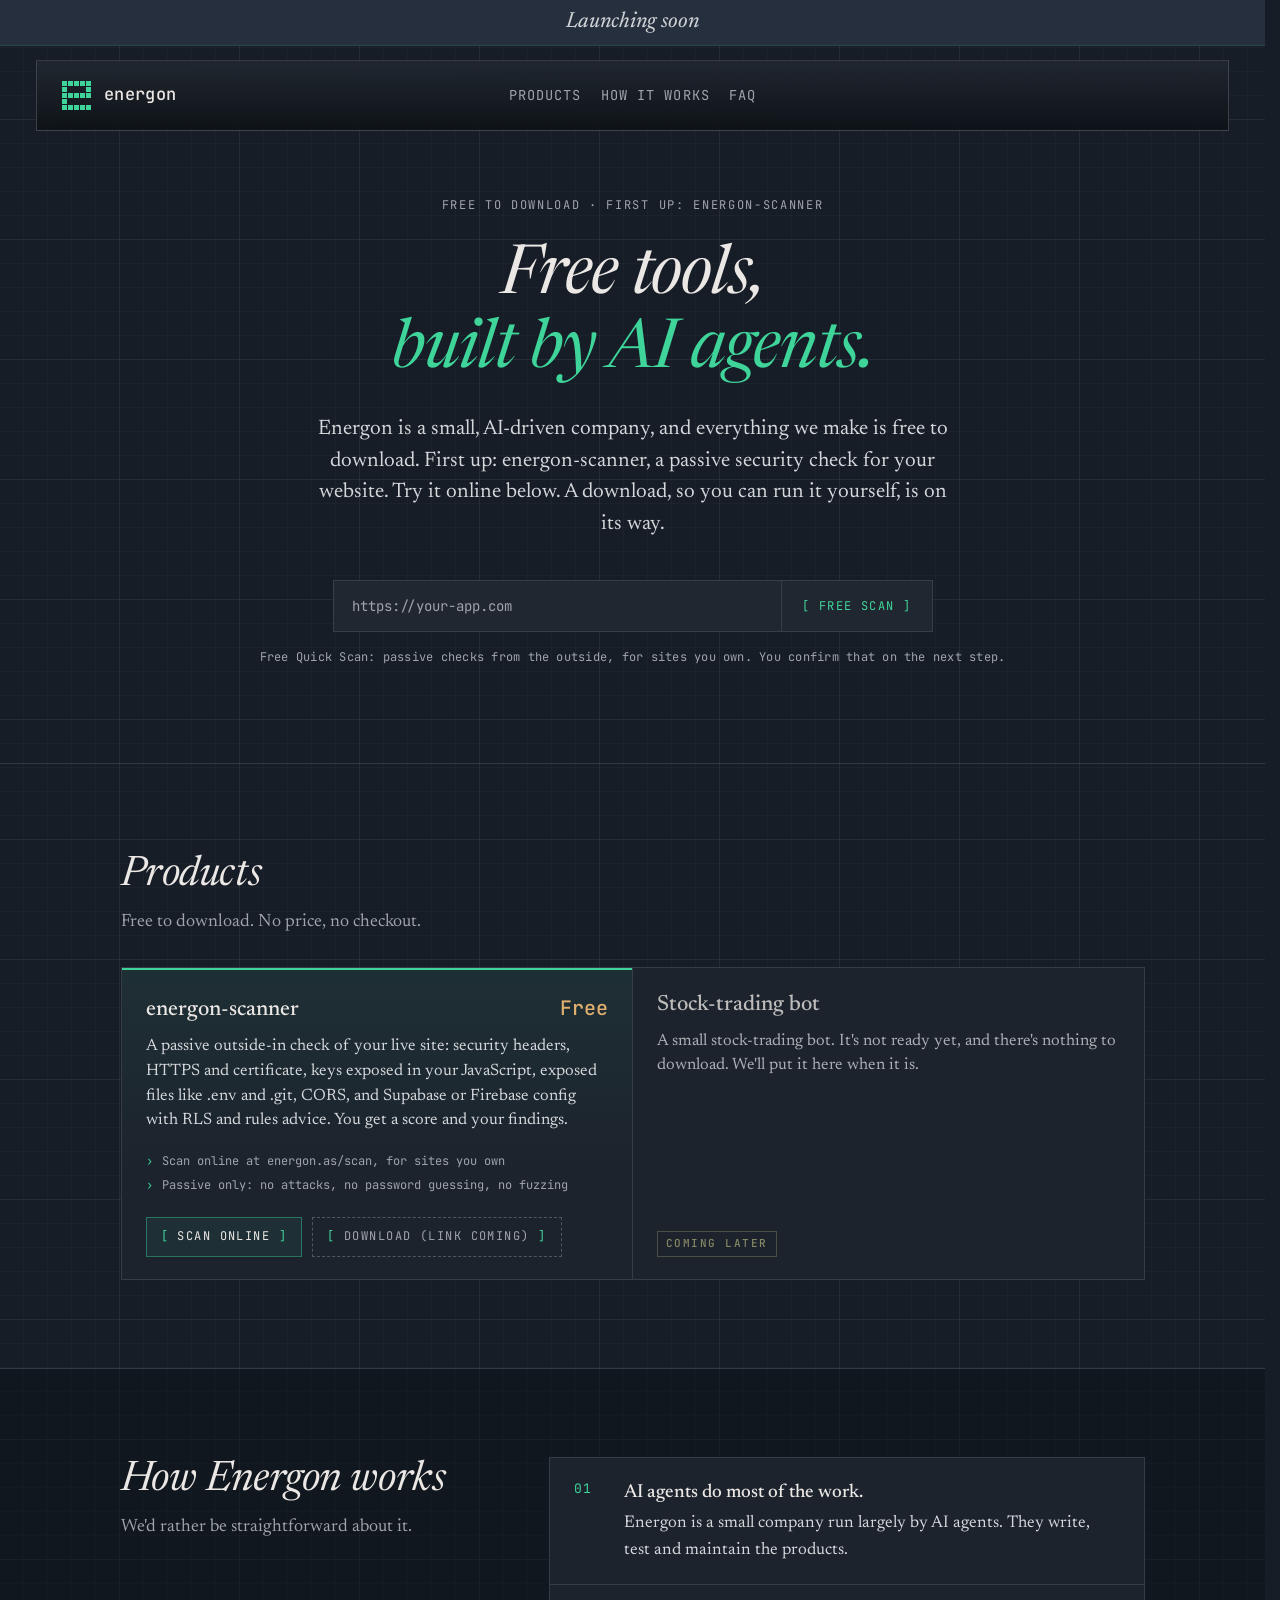
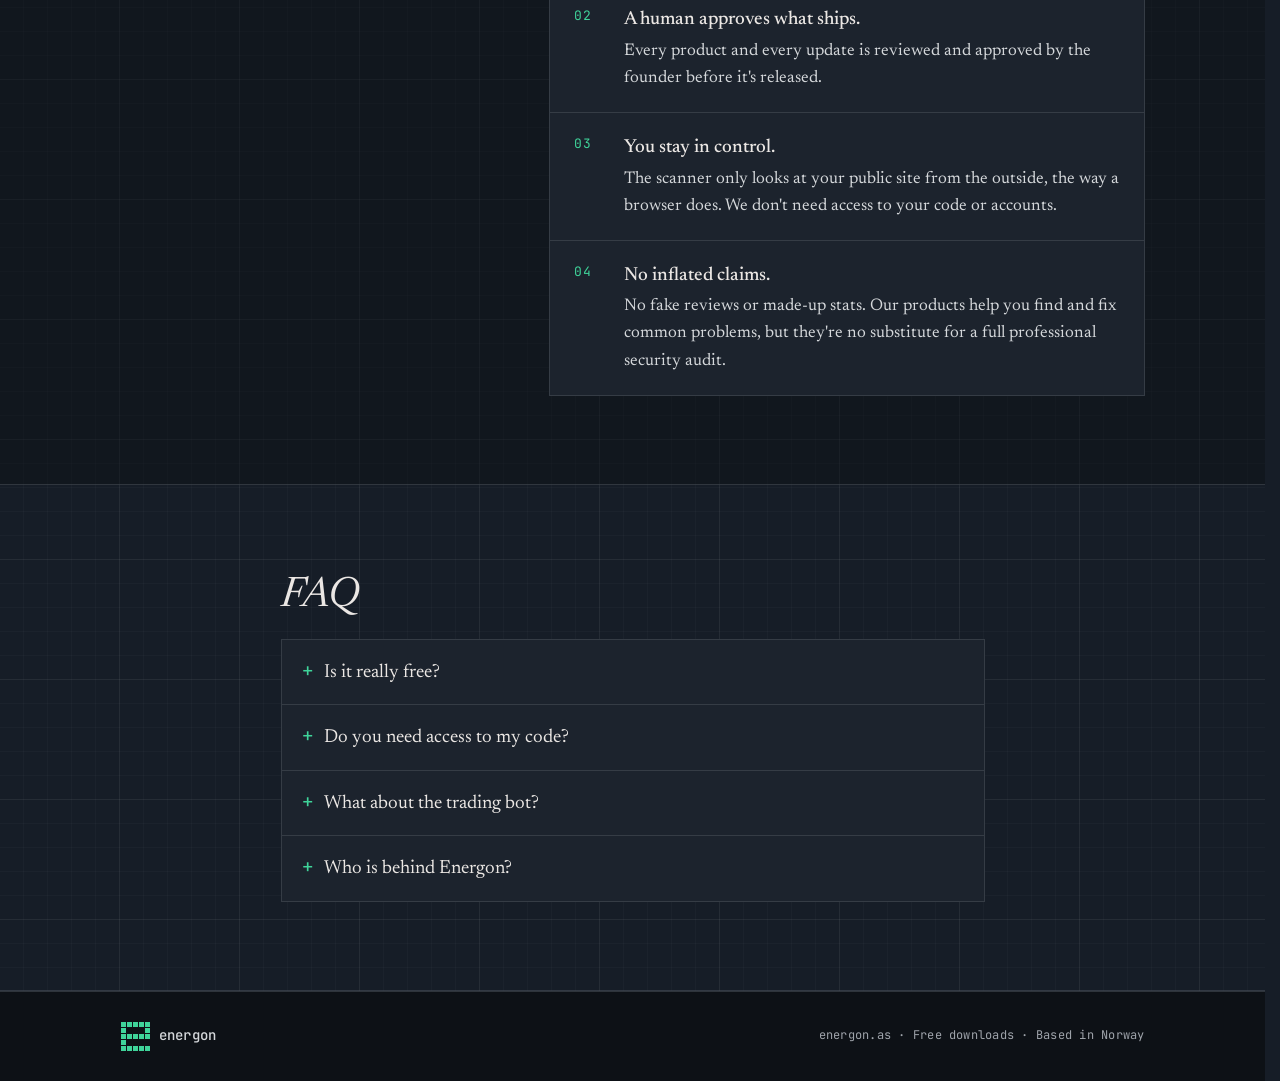
==== commit 254d6839: "Sync the landing page with the live energon.as site. Replace index.html, styles.css, and the three f" ====
--- a/index.html
+++ b/index.html
@@ -3,8 +3,8 @@
 <head>
   <meta charset="utf-8">
   <meta name="viewport" content="width=device-width, initial-scale=1">
-  <title>Energon: small, cheap fixes for AI-built apps</title>
-  <meta name="description" content="Fix prompts, AI rules files and automated checks for apps built with Cursor, Lovable, Bolt, Replit and v0. Small prices, instant delivery.">
+  <title>Energon: free tools, built by AI agents</title>
+  <meta name="description" content="Energon makes free tools. First up: energon-scanner, a passive security scanner for your website. Download it or scan online. A small stock-trading bot comes later.">
   <link rel="icon" href="favicon.svg" type="image/svg+xml">
   <link rel="icon" href="favicon-32.png" type="image/png" sizes="32x32">
   <link rel="apple-touch-icon" href="apple-touch-icon.png" sizes="180x180">
@@ -17,7 +17,7 @@
     <aside class="site-announcement" aria-label="Announcement"><p>Launching soon</p></aside>
     <div class="nav" data-nav-root data-nav-open="false">
       <div class="nav-inner">
-        <a class="logo" href="#" aria-label="Energon home"><span class="logo-box"><svg xmlns="http://www.w3.org/2000/svg" class="nav-logo-anim" viewBox="0 0 29 29" width="29" height="29" shape-rendering="crispEdges" aria-hidden="true" focusable="false"><rect class="on" style="--i:10" x="0" y="0" width="5" height="5"/><rect class="on" style="--i:9" x="6" y="0" width="5" height="5"/><rect class="on" style="--i:8" x="12" y="0" width="5" height="5"/><rect class="on" style="--i:7" x="18" y="0" width="5" height="5"/><rect class="on" style="--i:6" x="24" y="0" width="5" height="5"/><rect class="on" style="--i:11" x="0" y="6" width="5" height="5"/><rect class="off" x="6" y="6" width="5" height="5"/><rect class="off" x="12" y="6" width="5" height="5"/><rect class="off" x="18" y="6" width="5" height="5"/><rect class="on" style="--i:5" x="24" y="6" width="5" height="5"/><rect class="on" style="--i:0" x="0" y="12" width="5" height="5"/><rect class="on" style="--i:1" x="6" y="12" width="5" height="5"/><rect class="on" style="--i:2" x="12" y="12" width="5" height="5"/><rect class="on" style="--i:3" x="18" y="12" width="5" height="5"/><rect class="on" style="--i:4" x="24" y="12" width="5" height="5"/><rect class="on" style="--i:12" x="0" y="18" width="5" height="5"/><rect class="off" x="6" y="18" width="5" height="5"/><rect class="off" x="12" y="18" width="5" height="5"/><rect class="off" x="18" y="18" width="5" height="5"/><rect class="off" x="24" y="18" width="5" height="5"/><rect class="on" style="--i:13" x="0" y="24" width="5" height="5"/><rect class="on" style="--i:14" x="6" y="24" width="5" height="5"/><rect class="on" style="--i:15" x="12" y="24" width="5" height="5"/><rect class="on" style="--i:16" x="18" y="24" width="5" height="5"/><rect class="on" style="--i:17" x="24" y="24" width="5" height="5"/></svg></span><span class="wordmark">energon</span></a>
+        <a class="logo" href="#" aria-label="Energon home"><span class="logo-box"><svg xmlns="http://www.w3.org/2000/svg" class="nav-logo-anim" viewBox="0 0 29 29" width="29" height="29" shape-rendering="crispEdges" aria-hidden="true" focusable="false"><rect class="on i10" x="0" y="0" width="5" height="5"/><rect class="on i9" x="6" y="0" width="5" height="5"/><rect class="on i8" x="12" y="0" width="5" height="5"/><rect class="on i7" x="18" y="0" width="5" height="5"/><rect class="on i6" x="24" y="0" width="5" height="5"/><rect class="on i11" x="0" y="6" width="5" height="5"/><rect class="off" x="6" y="6" width="5" height="5"/><rect class="off" x="12" y="6" width="5" height="5"/><rect class="off" x="18" y="6" width="5" height="5"/><rect class="on i5" x="24" y="6" width="5" height="5"/><rect class="on i0" x="0" y="12" width="5" height="5"/><rect class="on i1" x="6" y="12" width="5" height="5"/><rect class="on i2" x="12" y="12" width="5" height="5"/><rect class="on i3" x="18" y="12" width="5" height="5"/><rect class="on i4" x="24" y="12" width="5" height="5"/><rect class="on i12" x="0" y="18" width="5" height="5"/><rect class="off" x="6" y="18" width="5" height="5"/><rect class="off" x="12" y="18" width="5" height="5"/><rect class="off" x="18" y="18" width="5" height="5"/><rect class="off" x="24" y="18" width="5" height="5"/><rect class="on i13" x="0" y="24" width="5" height="5"/><rect class="on i14" x="6" y="24" width="5" height="5"/><rect class="on i15" x="12" y="24" width="5" height="5"/><rect class="on i16" x="18" y="24" width="5" height="5"/><rect class="on i17" x="24" y="24" width="5" height="5"/></svg></span><span class="wordmark">energon</span></a>
         <nav class="nav-links" aria-label="Main">
           <a href="#products">Products</a>
           <a href="#how">How it works</a>
@@ -42,86 +42,40 @@
 
   <section class="hero">
     <div class="wrap">
-      <p class="eyebrow">For apps built with Cursor · Lovable · Bolt · Replit · v0</p>
-      <h1>Small, cheap fixes for<br><em>AI-built apps.</em></h1>
-      <p class="lead">Copy-paste fix prompts, ready-made AI rules files and automated health checks. No calls, no quotes, no agency prices. Just tools that help your app work, and stay safe, in production.</p>
+      <p class="eyebrow">Free to download · first up: energon-scanner</p>
+      <h1>Free tools,<br><em>built by AI agents.</em></h1>
+      <p class="lead">Energon is a small, AI-driven company, and everything we make is free to download. First up: energon-scanner, a passive security check for your website. Try it online below. A download, so you can run it yourself, is on its way.</p>
 
-      <form class="scan" onsubmit="return false;" aria-label="Free quick scan (coming soon)">
+      <form class="scan" action="/scan/" method="get" aria-label="Free quick scan">
         <label for="url" class="sr-only">Your app URL</label>
-        <input id="url" type="url" placeholder="https://your-app.com" disabled>
-        <button type="submit" disabled>Free scan · coming soon</button>
+        <input id="url" name="url" type="text" inputmode="url" autocomplete="url" spellcheck="false" autocapitalize="off" maxlength="300" placeholder="https://your-app.com" required>
+        <button type="submit">Free scan</button>
       </form>
-      <p class="fine">Free Quick Scan: passive checks from the outside, for sites you own. Launching soon.</p>
+      <p class="fine">Free Quick Scan: passive checks from the outside, for sites you own. You confirm that on the next step.</p>
     </div>
   </section>
 
   <section id="products" class="section">
     <div class="wrap">
       <h2>Products</h2>
-      <p class="section-lead">Fixed prices in USD. Digital products are delivered instantly after purchase. <a href="#terms">All sales of digital products are final.</a></p>
+      <p class="section-lead">Free to download. No price, no checkout.</p>
 
-      <h3 class="group">Prompt &amp; rules packs</h3>
-      <div class="grid">
-        <article class="card">
-          <div class="card-top"><h4>Fix Prompts Pack</h4><span class="price">$9</span></div>
-          <p>40 copy-paste prompts, organised by problem: auth bugs, Supabase RLS, leaked keys, payments and webhooks, deploy errors, broken builds, performance and a pre-launch check. Each comes with short usage notes.</p>
-          <ul><li>PDF + Markdown</li><li>Works with any AI coding tool</li></ul>
-          <button class="buy" disabled>Coming soon</button>
-        </article>
+      <div class="grid two">
         <article class="card featured">
-          <div class="card-top"><h4>Vibe Rules Pack</h4><span class="price">$29</span></div>
-          <p>Drop-in rules files that stop AI assistants from making the classic mistakes: secrets in the browser, missing access checks, disabled RLS, invented APIs, swallowed errors.</p>
-          <ul><li>Next.js + Supabase, React + Vite, Go, Python/FastAPI</li><li>Cursor, Claude Code, Windsurf, Copilot, Cline, Gemini CLI, Replit, Bolt, Lovable &amp; AGENTS.md</li></ul>
-          <button class="buy" disabled>Coming soon</button>
-        </article>
-        <article class="card">
-          <div class="card-top"><h4>One-Click Deploy Kit</h4><span class="price">$39</span></div>
-          <p>Ready configs and a step-by-step guide to get your app live on Vercel, Netlify, Railway, Render, Fly.io or your own server with Docker + Caddy. Includes a GitHub Actions CI workflow, an env and secrets checklist, custom domain + HTTPS setup, a deploy-error troubleshooting table and a pre-launch checklist.</p>
-          <ul><li>Next.js + Supabase, React + Vite, Go, Python/FastAPI</li><li>ZIP + PDF guide</li></ul>
-          <button class="buy" disabled>Coming soon</button>
-        </article>
-      </div>
-
-      <h3 class="group">Automated checks</h3>
-      <div class="grid">
-        <article class="card">
-          <div class="card-top"><h4>Free Quick Scan</h4><span class="price">$0</span></div>
-          <p>A passive outside-in check of your live app: security headers, HTTPS, keys exposed in your JavaScript, openly readable database endpoints. You get a score and the number of findings.</p>
-          <button class="buy" disabled>Coming soon</button>
-        </article>
-        <article class="card">
-          <div class="card-top"><h4>Scan Report</h4><span class="price">$19</span></div>
-          <p>Every finding explained in plain English, ranked by severity, with a ready-to-paste fix prompt for your AI tool. PDF + web report, plus one free re-scan within 14 days.</p>
-          <button class="buy" disabled>Coming soon</button>
+          <div class="card-top"><h4>energon-scanner</h4><span class="price">Free</span></div>
+          <p>A passive outside-in check of your live site: security headers, HTTPS and certificate, keys exposed in your JavaScript, exposed files like .env and .git, CORS, and Supabase or Firebase config with RLS and rules advice. You get a score and your findings.</p>
+          <ul><li>Scan online at energon.as/scan, for sites you own</li><li>Passive only: no attacks, no password guessing, no fuzzing</li></ul>
+          <div class="card-actions">
+            <a class="buy" href="/scan/">Scan online</a>
+            <!-- PLACEHOLDER: real download URL for energon-scanner is not known yet. Replace href and text when it exists. -->
+            <a class="buy placeholder" href="#download-link-todo" aria-disabled="true">Download (link coming)</a>
+          </div>
         </article>
         <article class="card muted">
-          <div class="card-top"><h4>Deep Scan</h4><span class="price">$49</span></div>
-          <p>The Scan Report plus a read-only check of your code: secrets in git history, database access rules, vulnerable dependencies and webhook verification.</p>
-          <span class="tag">Later</span>
+          <div class="card-top"><h4>Stock-trading bot</h4></div>
+          <p>A small stock-trading bot. It's not ready yet, and there's nothing to download. We'll put it here when it is.</p>
+          <span class="tag">Coming later</span>
         </article>
-      </div>
-
-      <h3 class="group">AI agent templates for small businesses</h3>
-      <div class="grid two">
-        <article class="card">
-          <div class="card-top"><h4>AI Agent Template</h4><span class="price">$29</span></div>
-          <p>Pick one of three ready-to-import n8n workflows, each with a setup guide, prompts and a test checklist. Runs in your own n8n account. You need Gmail or Google Calendar and an OpenAI API key. Typical AI cost: cents per month at low volume.</p>
-          <ul><li>Email triage: labels and draft replies. Nothing is sent without your approval</li><li>FAQ chat: answers only from your own content</li><li>Booking chat: books via your Google Calendar</li><li>ZIP + PDF guide, $29 per template</li></ul>
-          <button class="buy" disabled>Coming soon</button>
-        </article>
-        <article class="card">
-          <div class="card-top"><h4>Agent Starter Bundle</h4><span class="price">$69</span></div>
-          <p>All three agent templates (email triage, FAQ chat, booking) plus the Fix Prompts Pack.</p>
-          <ul><li>$96 if bought separately: save $27</li><li>ZIP + PDF guides</li></ul>
-          <button class="buy" disabled>Coming soon</button>
-        </article>
-      </div>
-
-      <h3 class="group">Small fixed-price fixes <span class="tag inline">Later</span></h3>
-      <div class="grid three-small">
-        <article class="card muted small"><div class="card-top"><h4>Deploy Fix</h4><span class="price">$79</span></div><p>One app live on your host, delivered as a pull request. 48 hours.</p></article>
-        <article class="card muted small"><div class="card-top"><h4>Single Bug Fix</h4><span class="price">$99</span></div><p>One well-defined bug fixed, delivered as a pull request. Not fixed? Full refund. 48 hours.</p></article>
-        <article class="card muted small"><div class="card-top"><h4>Fix + Deploy</h4><span class="price">$149</span></div><p>One bug fix plus a deploy fix. 72 hours.</p></article>
       </div>
     </div>
   </section>
@@ -134,8 +88,8 @@
       </div>
       <ol class="steps">
         <li><strong>AI agents do most of the work.</strong> Energon is a small company run largely by AI agents. They write, test and maintain the products.</li>
-        <li><strong>A human approves what ships.</strong> Every product and every update is reviewed and approved by the founder before it goes on sale.</li>
-        <li><strong>You stay in control.</strong> Our packs and reports give you prompts and files to use in your own tools. We don't need access to your code or accounts for any product that's on sale today.</li>
+        <li><strong>A human approves what ships.</strong> Every product and every update is reviewed and approved by the founder before it's released.</li>
+        <li><strong>You stay in control.</strong> The scanner only looks at your public site from the outside, the way a browser does. We don't need access to your code or accounts.</li>
         <li><strong>No inflated claims.</strong> No fake reviews or made-up stats. Our products help you find and fix common problems, but they're no substitute for a full professional security audit.</li>
       </ol>
     </div>
@@ -144,47 +98,19 @@
   <section id="faq" class="section">
     <div class="wrap narrow">
       <h2>FAQ</h2>
-      <details><summary>Which tools do the packs work with?</summary><p>The prompts work in any AI coding tool or builder chat. The rules pack includes formats for Cursor, Claude Code, Windsurf/Devin Desktop, GitHub Copilot, Cline, Gemini CLI, Replit, Bolt, Lovable and anything that reads AGENTS.md.</p></details>
-      <details><summary>Do you need access to my code?</summary><p>No. The packs are downloads, and the Quick Scan and Scan Report only look at your public site from the outside, like any visitor's browser would. We'll only ever scan sites you confirm you own.</p></details>
-      <details><summary>Can I get a refund on a download?</summary><p>No. All sales of digital products are final once the download has been delivered, so please check the product description before you buy. If a file is broken or won't open, contact us and we'll send you a working copy. This doesn't affect your statutory rights.</p></details>
-      <details><summary>I'm in the EU. What about my 14-day right of withdrawal?</summary><p>For digital downloads, the right of withdrawal ends once delivery starts with your consent. At checkout, EU buyers must tick a box to expressly consent to immediate delivery and to acknowledge that they lose the 14-day right of withdrawal once the download is delivered. You can't complete the purchase without ticking it.</p></details>
+      <details><summary>Is it really free?</summary><p>Yes. The online Quick Scan at <a href="/scan/">energon.as/scan</a> is free to use, and energon-scanner will be free to download too. The download link is coming.</p></details>
+      <details><summary>Do you need access to my code?</summary><p>No. The scanner only looks at your public site from the outside, like any visitor's browser would. Only scan sites you own or have permission to test; the online scan asks you to confirm that.</p></details>
+      <details><summary>What about the trading bot?</summary><p>It's coming later. There's nothing to download yet.</p></details>
       <details><summary>Who is behind Energon?</summary><p>Energon is a small company based in Norway. AI agents do most of the work, and the founder reviews everything before it's released.</p></details>
-    </div>
-  </section>
-
-  <section id="terms" class="section terms">
-    <div class="wrap narrow">
-      <h2>Terms of sale (summary)</h2>
-      <ul>
-        <li><strong>Digital products</strong> (prompt packs, rules packs, kits, templates): all sales are final once the download is delivered. No refunds.</li>
-        <li><strong>EU buyers:</strong> a checkbox at checkout asks you to expressly consent to immediate delivery and acknowledge that you lose your 14-day right of withdrawal once the download is delivered.</li>
-        <li>Your statutory rights are not affected.</li>
-      </ul>
     </div>
   </section>
 
   <footer class="footer">
     <div class="wrap footer-inner">
       <span class="logo small"><img src="logo-mark-29.svg" alt="" width="29" height="29"><span class="wordmark">energon</span></span>
-      <span>energon.as · Prices in USD; taxes may apply at checkout. Digital product sales are final.</span>
-      <span>Not affiliated with Cursor, Lovable, Bolt, Replit or Vercel.</span>
+      <span>energon.as · Free downloads · Based in Norway</span>
     </div>
   </footer>
-  <script>
-  (function () {
-    var root = document.querySelector('[data-nav-root]');
-    var btn = root && root.querySelector('[data-nav-toggle]');
-    if (!btn) return;
-    function set(open) {
-      root.setAttribute('data-nav-open', open ? 'true' : 'false');
-      btn.setAttribute('aria-expanded', open ? 'true' : 'false');
-      btn.setAttribute('aria-label', open ? 'Close menu' : 'Open menu');
-    }
-    btn.addEventListener('click', function () { set(root.getAttribute('data-nav-open') !== 'true'); });
-    root.querySelectorAll('[data-nav-close]').forEach(function (el) { el.addEventListener('click', function () { set(false); }); });
-    document.addEventListener('keydown', function (e) { if (e.key === 'Escape') set(false); });
-    window.matchMedia('(min-width: 1024px)').addEventListener('change', function () { set(false); });
-  })();
-  </script>
+  <script src="nav.js" defer></script>
 </body>
 </html>
--- a/styles.css
+++ b/styles.css
@@ -87,6 +87,9 @@
 .scan input{flex:1;min-width:0;border:0;background:transparent;color:var(--text);font-family:var(--mono);font-size:14px;padding:16px 18px;outline:none}
 .scan input::placeholder{color:var(--muted)}
 .scan button{font-family:var(--mono);font-size:12px;letter-spacing:.12em;text-transform:uppercase;border:0;border-left:1px solid var(--line);background:transparent;color:var(--accent);padding:0 20px;cursor:not-allowed}
+.scan button:enabled{cursor:pointer}
+.scan button:enabled:hover{background:var(--accent-wash);color:var(--text)}
+.scan:focus-within{border-color:var(--accent-soft)}
 .scan button::before{content:"[ ";color:var(--accent)} .scan button::after{content:" ]";color:var(--accent)}
 .fine{font-family:var(--mono);font-size:12px;color:var(--muted);margin:16px 0 0;letter-spacing:.02em}
 
@@ -116,7 +119,13 @@
 .card ul li::before{content:"›";position:absolute;left:0;color:var(--accent)}
 .buy{margin-top:auto;align-self:flex-start;font-family:var(--mono);font-size:12px;letter-spacing:.12em;text-transform:uppercase;background:rgba(255,255,255,.015);color:var(--muted);border:1px solid var(--line);padding:9px 14px;cursor:not-allowed}
 .buy::before{content:"[ ";color:var(--accent)} .buy::after{content:" ]";color:var(--accent)}
+a.buy{cursor:pointer;text-decoration:none;color:var(--text);border-color:var(--accent-soft)}
+a.buy:hover{background:var(--accent-wash)}
 .card.featured .buy{color:var(--text);border-color:var(--accent-soft);background:var(--accent-wash)}
+.card-actions{margin-top:auto;display:flex;flex-wrap:wrap;gap:10px}
+.card-actions .buy{margin-top:0}
+.buy.placeholder{color:var(--muted);border-style:dashed;border-color:var(--line-strong);background:transparent;cursor:default}
+.card.featured .buy.placeholder{color:var(--muted);border-color:var(--line-strong);background:transparent}
 .tag{margin-top:auto;align-self:flex-start;font-family:var(--mono);font-size:11px;font-weight:500;letter-spacing:.14em;text-transform:uppercase;color:var(--sage);border:1px solid rgba(163,164,115,.45);padding:3px 8px}
 .tag.inline{margin:0 0 0 10px;vertical-align:1px;border-color:rgba(163,164,115,.45)}
 .card.small p{margin:0}
@@ -158,6 +167,7 @@
 .nav-logo-anim .on{fill:#3FD49A;animation:nav-logo-anim-light 220ms cubic-bezier(.2,.7,.3,1) calc(250ms + var(--i) * 60ms) both}
 .nav-logo-anim .off{fill:#4a525d;opacity:0;animation:nav-logo-anim-off 420ms ease 1450ms backwards}
 .nav-logo-anim{animation:nav-logo-anim-in 200ms ease both}
+.nav-logo-anim .i0{--i:0}.nav-logo-anim .i1{--i:1}.nav-logo-anim .i2{--i:2}.nav-logo-anim .i3{--i:3}.nav-logo-anim .i4{--i:4}.nav-logo-anim .i5{--i:5}.nav-logo-anim .i6{--i:6}.nav-logo-anim .i7{--i:7}.nav-logo-anim .i8{--i:8}.nav-logo-anim .i9{--i:9}.nav-logo-anim .i10{--i:10}.nav-logo-anim .i11{--i:11}.nav-logo-anim .i12{--i:12}.nav-logo-anim .i13{--i:13}.nav-logo-anim .i14{--i:14}.nav-logo-anim .i15{--i:15}.nav-logo-anim .i16{--i:16}.nav-logo-anim .i17{--i:17}
 @keyframes nav-logo-anim-light{0%{fill:#4a525d;opacity:.55}55%{fill:#8ee8c4;opacity:1}100%{fill:#3FD49A;opacity:1}}
 @keyframes nav-logo-anim-off{0%{opacity:.55}100%{opacity:0}}
 @keyframes nav-logo-anim-in{0%{opacity:0}100%{opacity:1}}
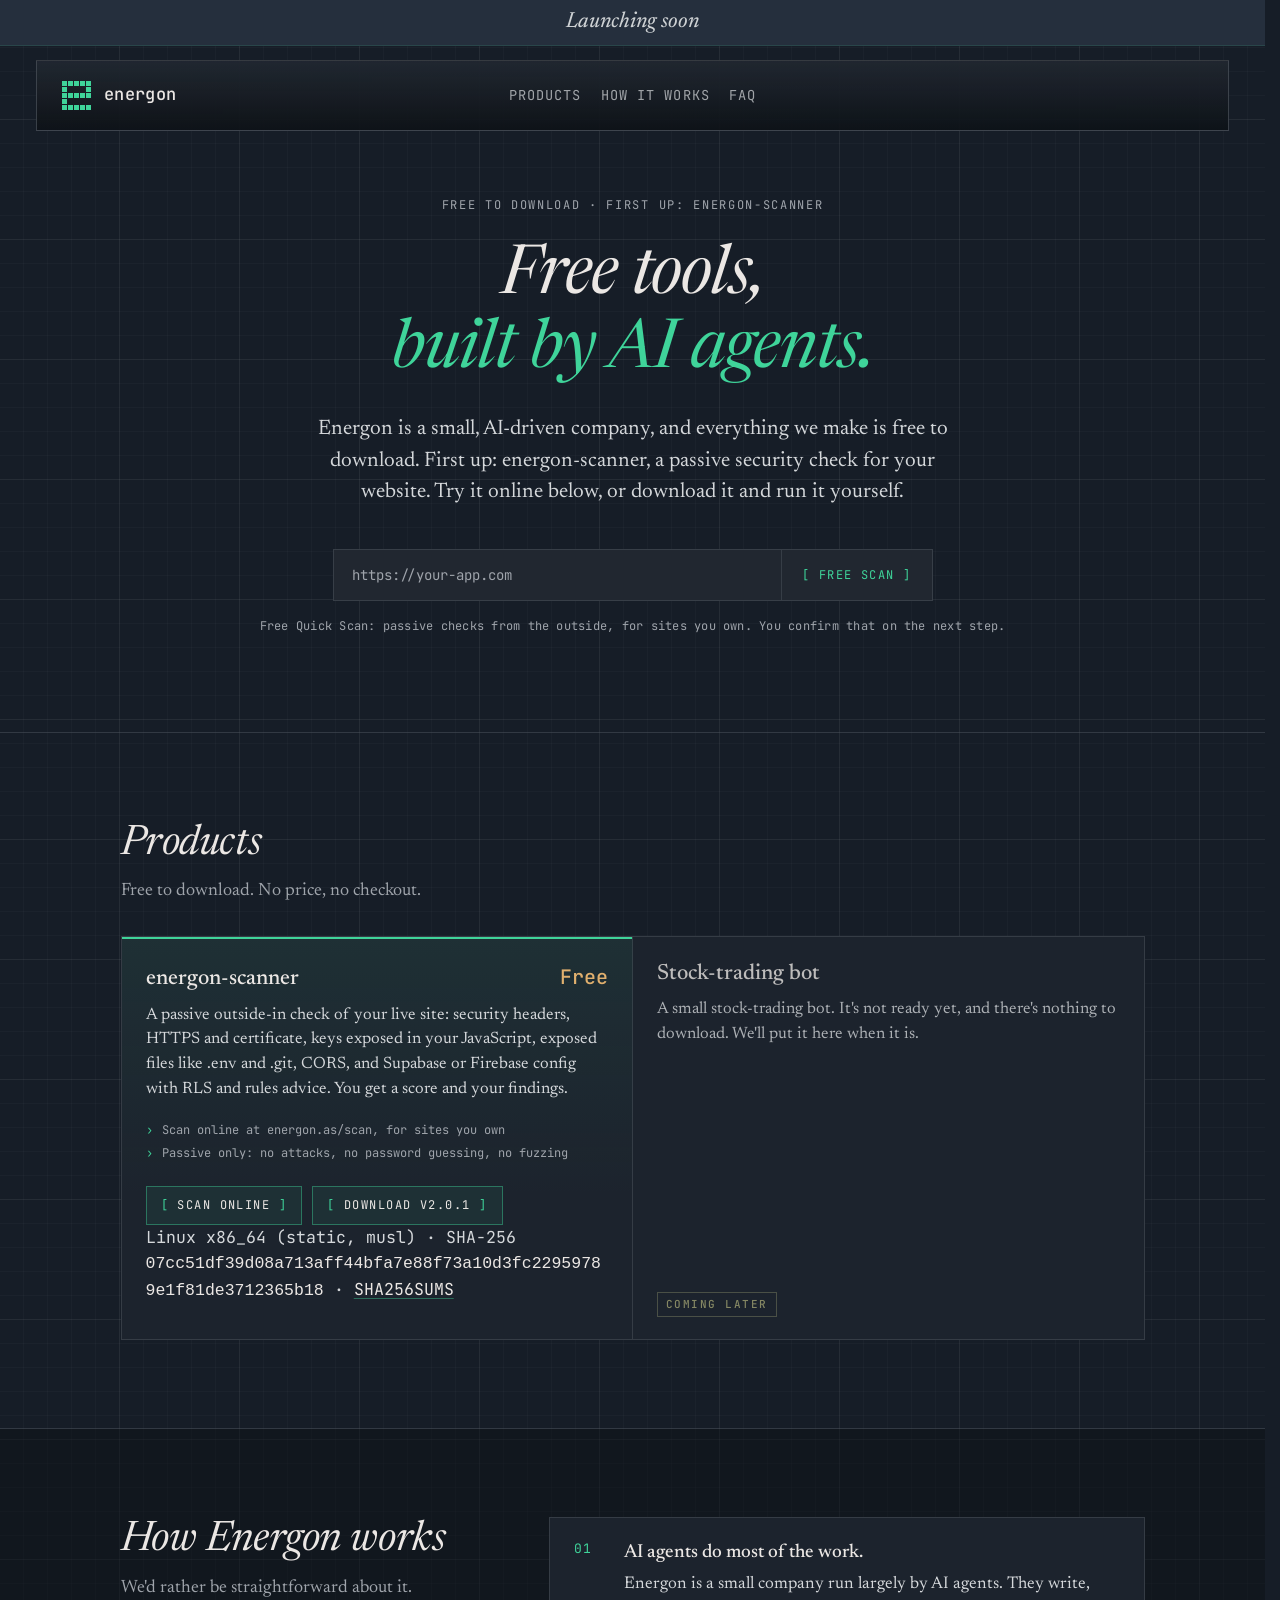
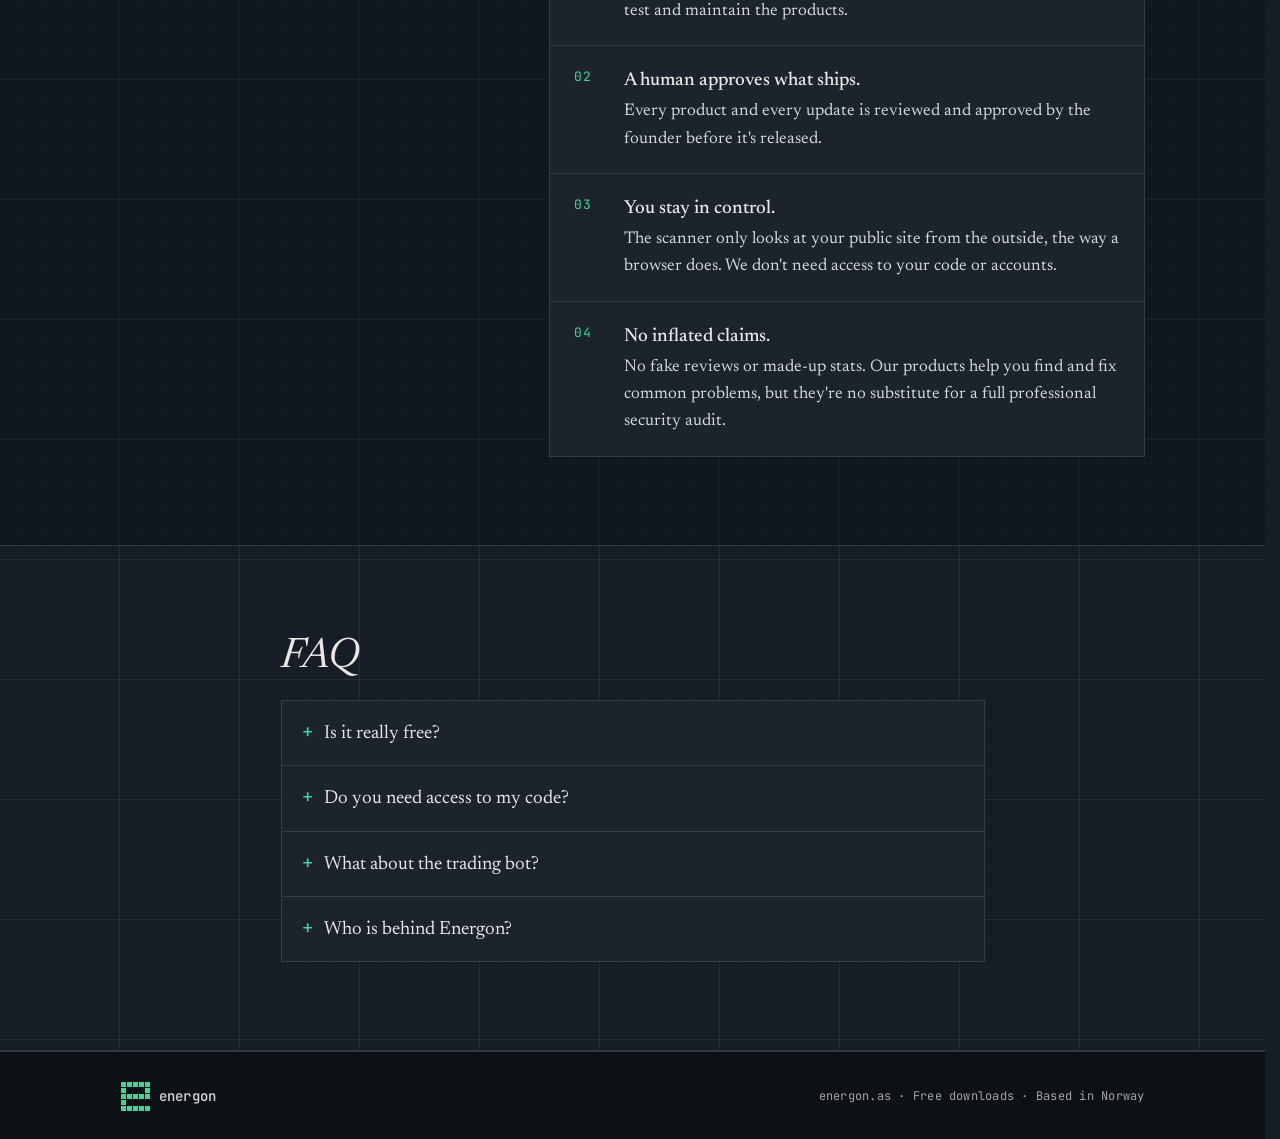
==== commit faf2a228: "Sync the static site with live energon.as (2026-10-23). Replace index.html and styles.css with the l" ====
--- a/index.html
+++ b/index.html
@@ -44,7 +44,7 @@
     <div class="wrap">
       <p class="eyebrow">Free to download · first up: energon-scanner</p>
       <h1>Free tools,<br><em>built by AI agents.</em></h1>
-      <p class="lead">Energon is a small, AI-driven company, and everything we make is free to download. First up: energon-scanner, a passive security check for your website. Try it online below. A download, so you can run it yourself, is on its way.</p>
+      <p class="lead">Energon is a small, AI-driven company, and everything we make is free to download. First up: energon-scanner, a passive security check for your website. Try it online below, or download it and run it yourself.</p>
 
       <form class="scan" action="/scan/" method="get" aria-label="Free quick scan">
         <label for="url" class="sr-only">Your app URL</label>
@@ -67,9 +67,9 @@
           <ul><li>Scan online at energon.as/scan, for sites you own</li><li>Passive only: no attacks, no password guessing, no fuzzing</li></ul>
           <div class="card-actions">
             <a class="buy" href="/scan/">Scan online</a>
-            <!-- PLACEHOLDER: real download URL for energon-scanner is not known yet. Replace href and text when it exists. -->
-            <a class="buy placeholder" href="#download-link-todo" aria-disabled="true">Download (link coming)</a>
+            <a class="buy" href="/download/energon-scanner" download>Download v2.0.1</a>
           </div>
+          <p class="checksum">Linux x86_64 (static, musl) &middot; SHA-256 <code>07cc51df39d08a713aff44bfa7e88f73a10d3fc22959789e1f81de3712365b18</code> &middot; <a href="/download/SHA256SUMS">SHA256SUMS</a></p>
         </article>
         <article class="card muted">
           <div class="card-top"><h4>Stock-trading bot</h4></div>
@@ -98,7 +98,7 @@
   <section id="faq" class="section">
     <div class="wrap narrow">
       <h2>FAQ</h2>
-      <details><summary>Is it really free?</summary><p>Yes. The online Quick Scan at <a href="/scan/">energon.as/scan</a> is free to use, and energon-scanner will be free to download too. The download link is coming.</p></details>
+      <details><summary>Is it really free?</summary><p>Yes. The online Quick Scan at <a href="/scan/">energon.as/scan</a> is free to use, and energon-scanner is free to download (with a SHA256 checksum).</p></details>
       <details><summary>Do you need access to my code?</summary><p>No. The scanner only looks at your public site from the outside, like any visitor's browser would. Only scan sites you own or have permission to test; the online scan asks you to confirm that.</p></details>
       <details><summary>What about the trading bot?</summary><p>It's coming later. There's nothing to download yet.</p></details>
       <details><summary>Who is behind Energon?</summary><p>Energon is a small company based in Norway. AI agents do most of the work, and the founder reviews everything before it's released.</p></details>
--- a/styles.css
+++ b/styles.css
@@ -228,3 +228,5 @@
   .hero{padding:65.4px 0 64px}
   .section h2{font-size:34px}
 }
+
+.checksum{margin:12px 0 0;font-family:var(--mono);font-size:11px;line-height:1.6;color:var(--muted);overflow-wrap:anywhere}.checksum code{color:var(--text)}.checksum a{color:var(--text)}
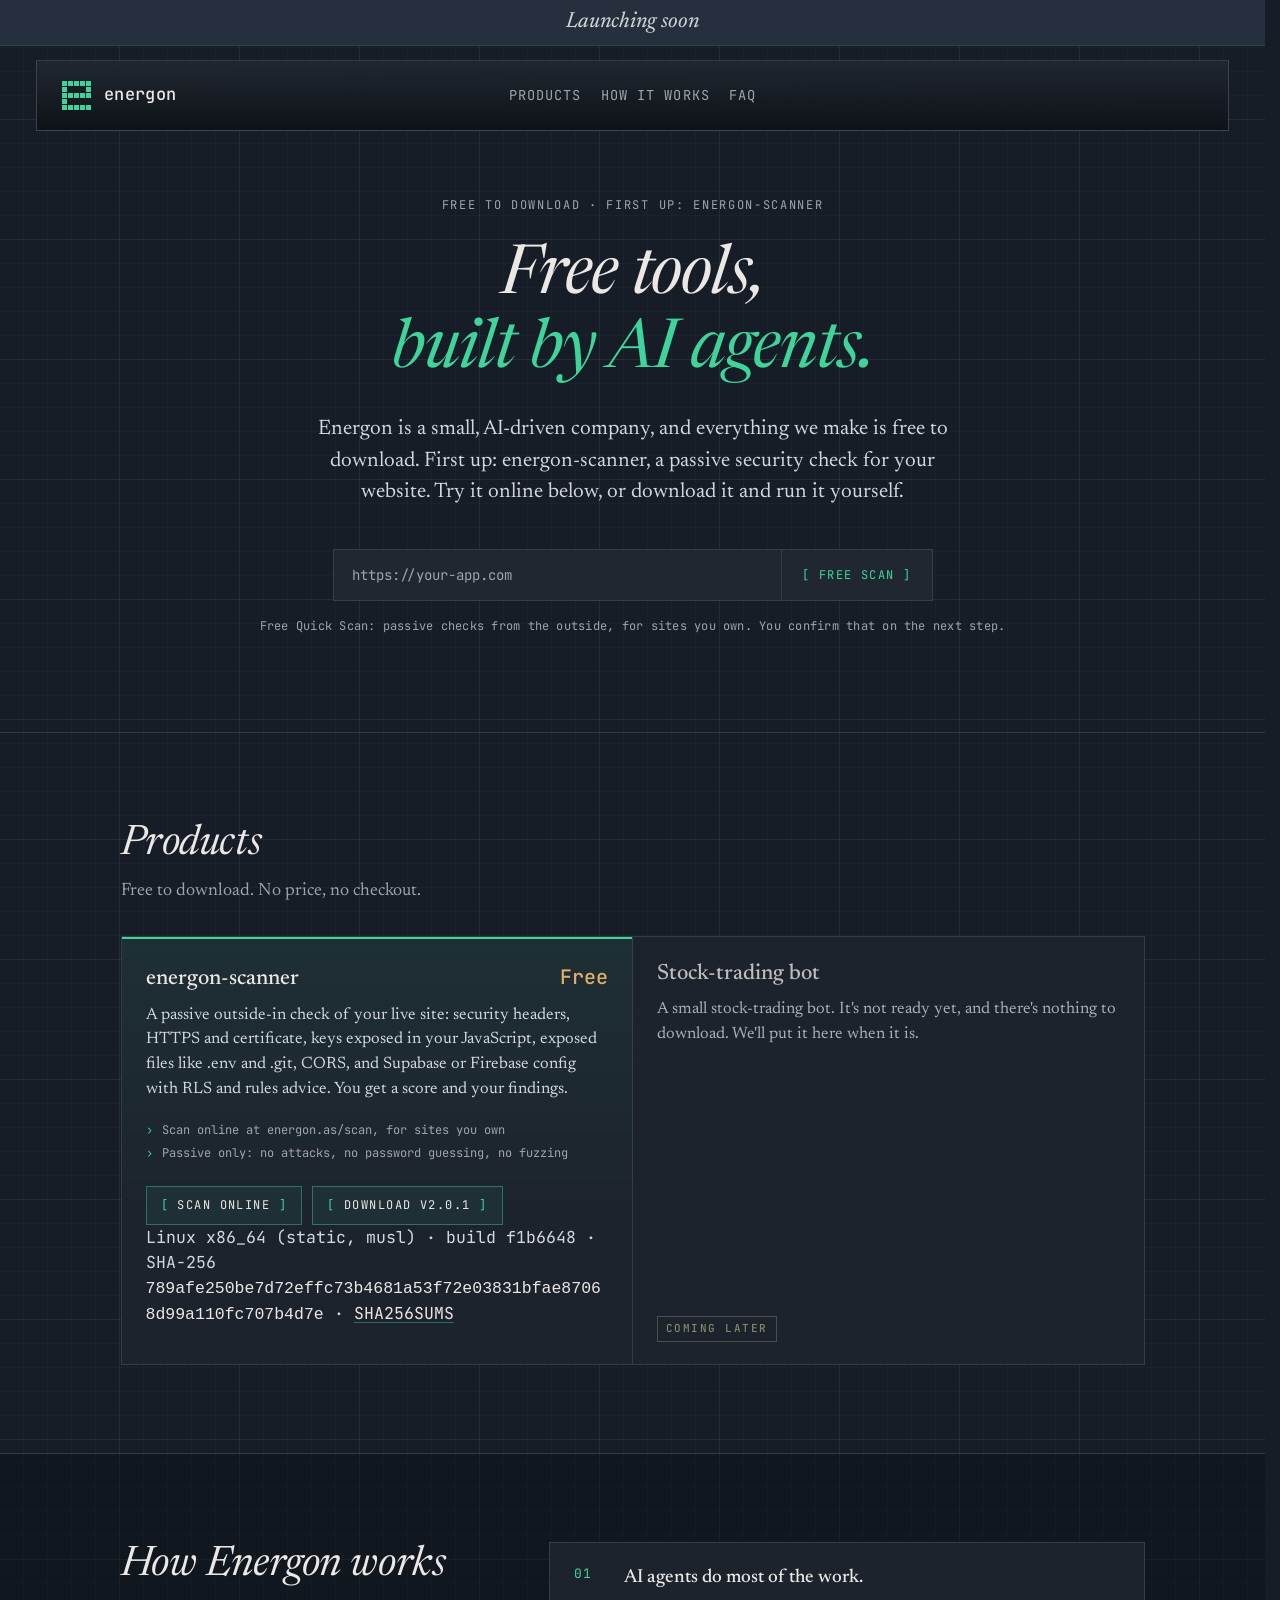
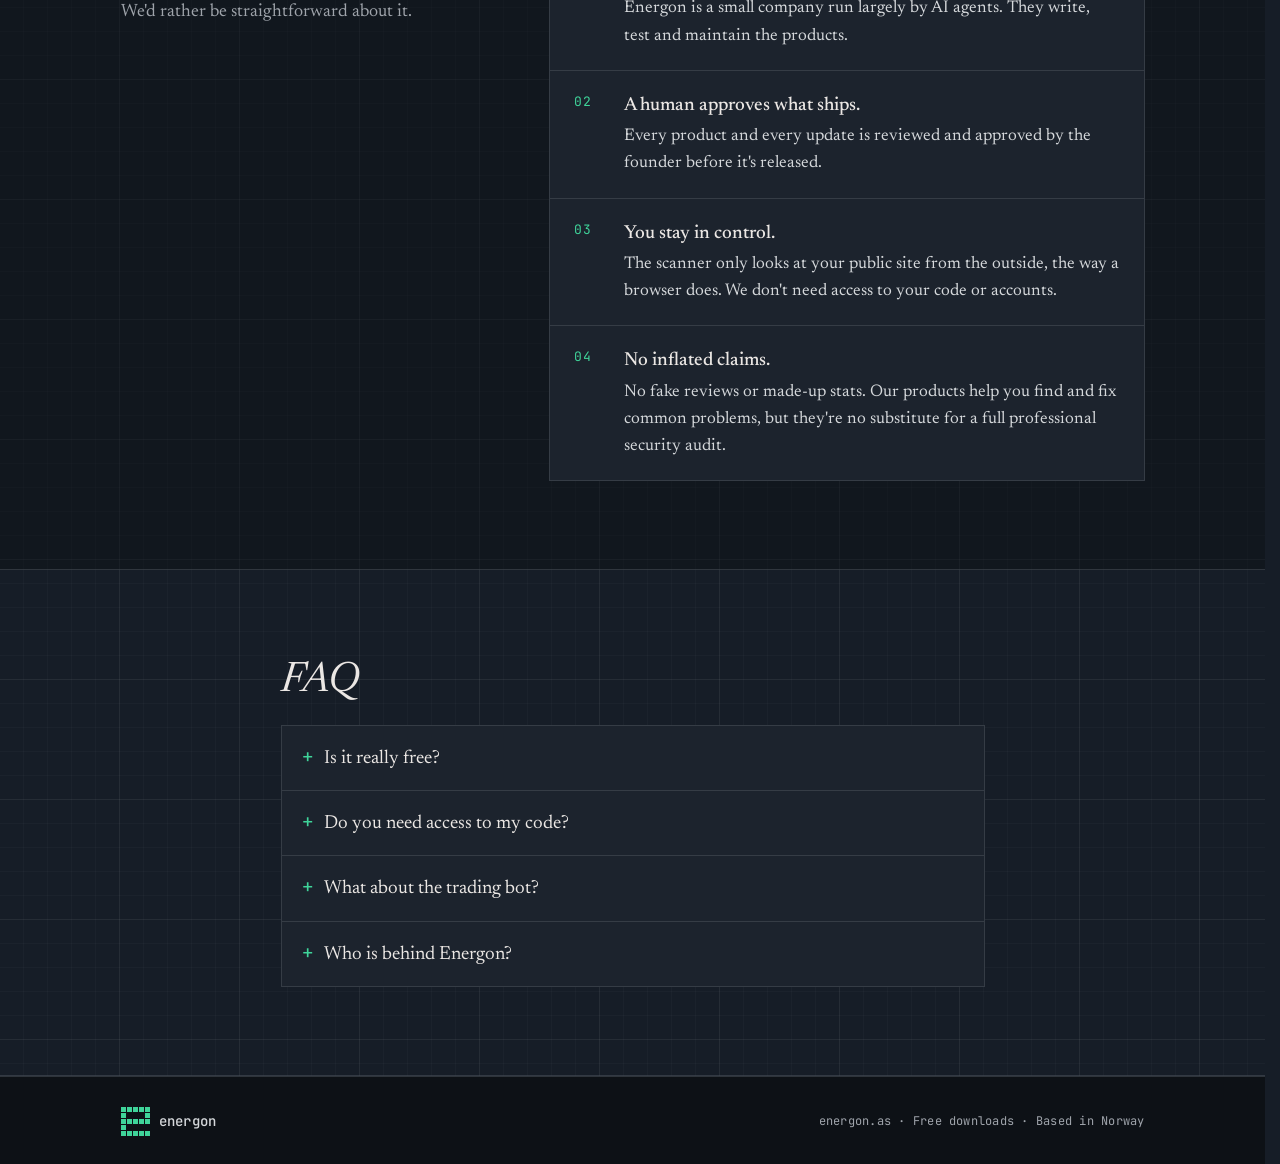
==== commit 0309cb03: "Sync checksum and favicons with live energon.as. Update the scanner SHA-256 to the build f1b6648 has" ====
--- a/index.html
+++ b/index.html
@@ -69,7 +69,7 @@
             <a class="buy" href="/scan/">Scan online</a>
             <a class="buy" href="/download/energon-scanner" download>Download v2.0.1</a>
           </div>
-          <p class="checksum">Linux x86_64 (static, musl) &middot; SHA-256 <code>07cc51df39d08a713aff44bfa7e88f73a10d3fc22959789e1f81de3712365b18</code> &middot; <a href="/download/SHA256SUMS">SHA256SUMS</a></p>
+          <p class="checksum">Linux x86_64 (static, musl) &middot; build f1b6648 &middot; SHA-256 <code>789afe250be7d72effc73b4681a53f72e03831bfae87068d99a110fc707b4d7e</code> &middot; <a href="/download/SHA256SUMS">SHA256SUMS</a></p>
         </article>
         <article class="card muted">
           <div class="card-top"><h4>Stock-trading bot</h4></div>
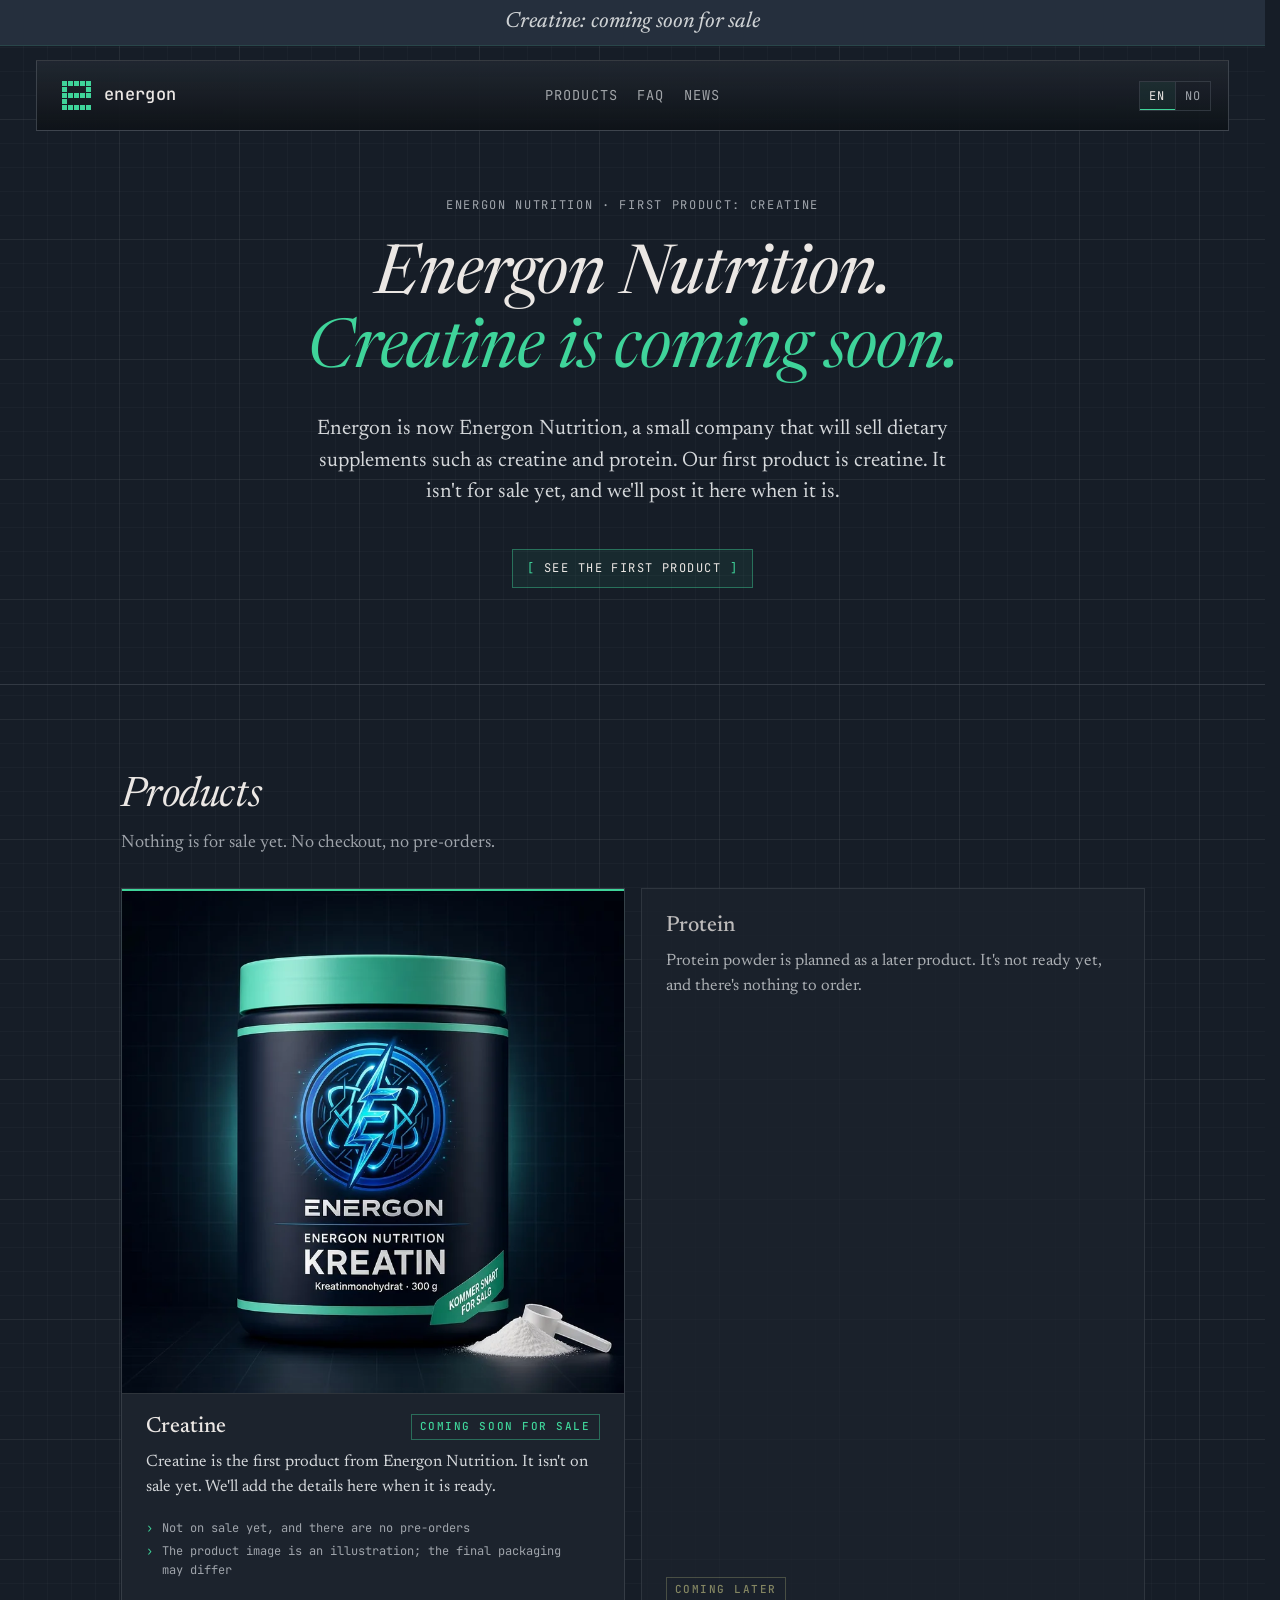
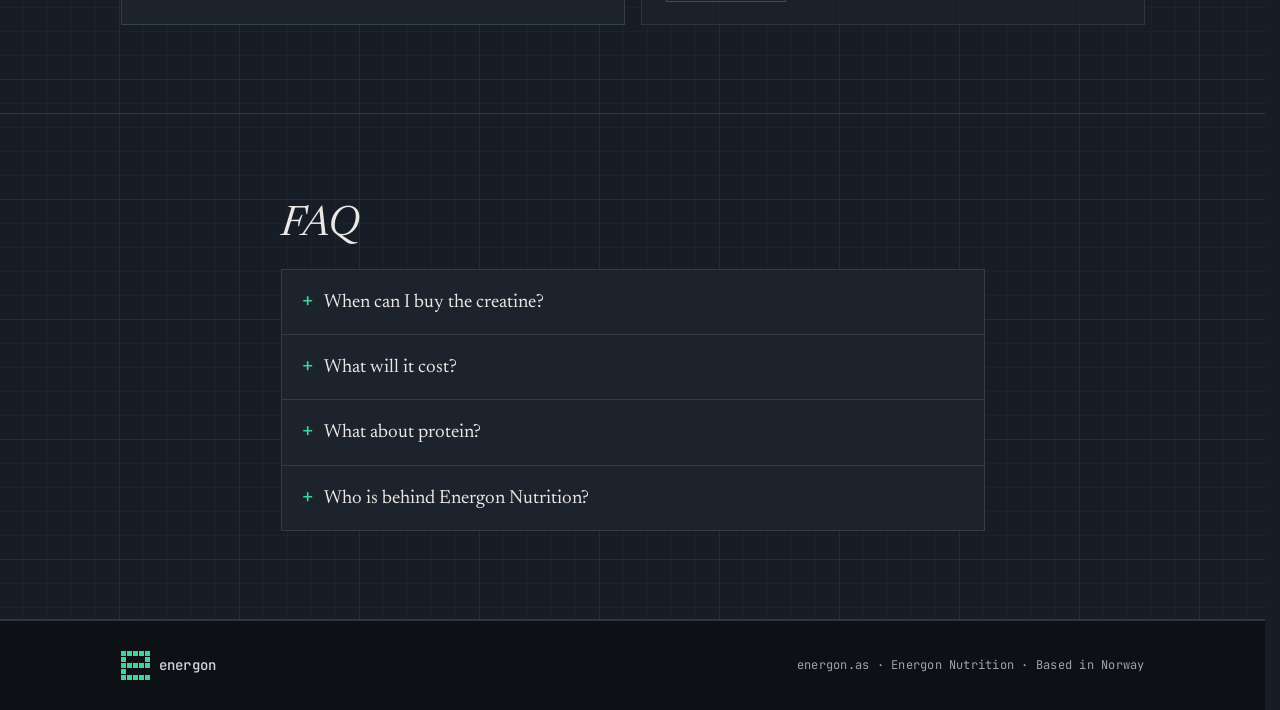
==== commit 94b8eef8: "Sync the static site with live energon.as (2026-11-14). Replace the landing page with the Energon Nu" ====
--- a/index.html
+++ b/index.html
@@ -3,38 +3,47 @@
 <head>
   <meta charset="utf-8">
   <meta name="viewport" content="width=device-width, initial-scale=1">
-  <title>Energon: free tools, built by AI agents</title>
-  <meta name="description" content="Energon makes free tools. First up: energon-scanner, a passive security scanner for your website. Download it or scan online. A small stock-trading bot comes later.">
-  <link rel="icon" href="favicon.svg" type="image/svg+xml">
-  <link rel="icon" href="favicon-32.png" type="image/png" sizes="32x32">
-  <link rel="apple-touch-icon" href="apple-touch-icon.png" sizes="180x180">
+  <title>Energon Nutrition: creatine, coming soon</title>
+  <meta name="description" content="Energon Nutrition is a small Norwegian supplement company. Our first product is creatine, and it is coming soon for sale. Protein comes later.">
+  <link rel="canonical" href="https://energon.as/">
+  <link rel="alternate" hreflang="en" href="https://energon.as/">
+  <link rel="alternate" hreflang="nb" href="https://energon.as/no/">
+  <link rel="alternate" hreflang="x-default" href="https://energon.as/">
+  <link rel="icon" href="/favicon.svg" type="image/svg+xml">
+  <link rel="icon" href="/favicon-32.png" type="image/png" sizes="32x32">
+  <link rel="apple-touch-icon" href="/apple-touch-icon.png" sizes="180x180">
   <meta name="theme-color" content="#161d27">
-  <link rel="stylesheet" href="fonts.css">
-  <link rel="stylesheet" href="styles.css">
+  <script src="/lang.js"></script>
+  <link rel="stylesheet" href="/fonts.css">
+  <link rel="stylesheet" href="/styles.css">
+  <link rel="stylesheet" href="/nutrition.css">
 </head>
 <body>
   <header class="site-header">
-    <aside class="site-announcement" aria-label="Announcement"><p>Launching soon</p></aside>
+    <aside class="site-announcement" aria-label="Announcement"><p>Creatine: coming soon for sale</p></aside>
     <div class="nav" data-nav-root data-nav-open="false">
       <div class="nav-inner">
-        <a class="logo" href="#" aria-label="Energon home"><span class="logo-box"><svg xmlns="http://www.w3.org/2000/svg" class="nav-logo-anim" viewBox="0 0 29 29" width="29" height="29" shape-rendering="crispEdges" aria-hidden="true" focusable="false"><rect class="on i10" x="0" y="0" width="5" height="5"/><rect class="on i9" x="6" y="0" width="5" height="5"/><rect class="on i8" x="12" y="0" width="5" height="5"/><rect class="on i7" x="18" y="0" width="5" height="5"/><rect class="on i6" x="24" y="0" width="5" height="5"/><rect class="on i11" x="0" y="6" width="5" height="5"/><rect class="off" x="6" y="6" width="5" height="5"/><rect class="off" x="12" y="6" width="5" height="5"/><rect class="off" x="18" y="6" width="5" height="5"/><rect class="on i5" x="24" y="6" width="5" height="5"/><rect class="on i0" x="0" y="12" width="5" height="5"/><rect class="on i1" x="6" y="12" width="5" height="5"/><rect class="on i2" x="12" y="12" width="5" height="5"/><rect class="on i3" x="18" y="12" width="5" height="5"/><rect class="on i4" x="24" y="12" width="5" height="5"/><rect class="on i12" x="0" y="18" width="5" height="5"/><rect class="off" x="6" y="18" width="5" height="5"/><rect class="off" x="12" y="18" width="5" height="5"/><rect class="off" x="18" y="18" width="5" height="5"/><rect class="off" x="24" y="18" width="5" height="5"/><rect class="on i13" x="0" y="24" width="5" height="5"/><rect class="on i14" x="6" y="24" width="5" height="5"/><rect class="on i15" x="12" y="24" width="5" height="5"/><rect class="on i16" x="18" y="24" width="5" height="5"/><rect class="on i17" x="24" y="24" width="5" height="5"/></svg></span><span class="wordmark">energon</span></a>
+        <a class="logo" href="/" aria-label="Energon Nutrition home"><span class="logo-box"><svg xmlns="http://www.w3.org/2000/svg" class="nav-logo-anim" viewBox="0 0 29 29" width="29" height="29" shape-rendering="crispEdges" aria-hidden="true" focusable="false"><rect class="on i10" x="0" y="0" width="5" height="5"/><rect class="on i9" x="6" y="0" width="5" height="5"/><rect class="on i8" x="12" y="0" width="5" height="5"/><rect class="on i7" x="18" y="0" width="5" height="5"/><rect class="on i6" x="24" y="0" width="5" height="5"/><rect class="on i11" x="0" y="6" width="5" height="5"/><rect class="off" x="6" y="6" width="5" height="5"/><rect class="off" x="12" y="6" width="5" height="5"/><rect class="off" x="18" y="6" width="5" height="5"/><rect class="on i5" x="24" y="6" width="5" height="5"/><rect class="on i0" x="0" y="12" width="5" height="5"/><rect class="on i1" x="6" y="12" width="5" height="5"/><rect class="on i2" x="12" y="12" width="5" height="5"/><rect class="on i3" x="18" y="12" width="5" height="5"/><rect class="on i4" x="24" y="12" width="5" height="5"/><rect class="on i12" x="0" y="18" width="5" height="5"/><rect class="off" x="6" y="18" width="5" height="5"/><rect class="off" x="12" y="18" width="5" height="5"/><rect class="off" x="18" y="18" width="5" height="5"/><rect class="off" x="24" y="18" width="5" height="5"/><rect class="on i13" x="0" y="24" width="5" height="5"/><rect class="on i14" x="6" y="24" width="5" height="5"/><rect class="on i15" x="12" y="24" width="5" height="5"/><rect class="on i16" x="18" y="24" width="5" height="5"/><rect class="on i17" x="24" y="24" width="5" height="5"/></svg></span><span class="wordmark">energon</span></a>
         <nav class="nav-links" aria-label="Main">
           <a href="#products">Products</a>
-          <a href="#how">How it works</a>
           <a href="#faq">FAQ</a>
+          <a href="/news/">News</a>
         </nav>
-        <button type="button" class="nav-toggle" aria-controls="navSheet" aria-expanded="false" aria-label="Open menu" data-nav-toggle>
+        <div class="nav-end">
+          <nav class="lang-switch" aria-label="Language"><a href="/" hreflang="en" lang="en" data-lang="en" aria-current="page">EN</a><a href="/no/" hreflang="nb" lang="nb" data-lang="nb">NO</a></nav>
+          <button type="button" class="nav-toggle" aria-controls="navSheet" aria-expanded="false" aria-label="Open menu" data-nav-toggle>
           <span class="bt-bar" aria-hidden="true"><span></span><span></span><span></span><span></span></span>
           <span class="bt-bar" aria-hidden="true"><span></span><span></span><span></span><span></span></span>
           <span class="bt-bar" aria-hidden="true"><span></span><span></span><span></span><span></span></span>
         </button>
+        </div>
       </div>
       <div class="nav-backdrop" data-nav-close></div>
       <div class="nav-sheet" id="navSheet">
         <nav class="nav-sheet-inner" aria-label="Main (mobile)">
           <a href="#products" data-nav-close>Products</a>
-          <a href="#how" data-nav-close>How it works</a>
           <a href="#faq" data-nav-close>FAQ</a>
+          <a href="/news/" data-nav-close>News</a>
         </nav>
       </div>
     </div>
@@ -42,75 +51,53 @@
 
   <section class="hero">
     <div class="wrap">
-      <p class="eyebrow">Free to download · first up: energon-scanner</p>
-      <h1>Free tools,<br><em>built by AI agents.</em></h1>
-      <p class="lead">Energon is a small, AI-driven company, and everything we make is free to download. First up: energon-scanner, a passive security check for your website. Try it online below, or download it and run it yourself.</p>
-
-      <form class="scan" action="/scan/" method="get" aria-label="Free quick scan">
-        <label for="url" class="sr-only">Your app URL</label>
-        <input id="url" name="url" type="text" inputmode="url" autocomplete="url" spellcheck="false" autocapitalize="off" maxlength="300" placeholder="https://your-app.com" required>
-        <button type="submit">Free scan</button>
-      </form>
-      <p class="fine">Free Quick Scan: passive checks from the outside, for sites you own. You confirm that on the next step.</p>
+      <p class="eyebrow">Energon Nutrition · first product: creatine</p>
+      <h1>Energon Nutrition.<br><em>Creatine is coming soon.</em></h1>
+      <p class="lead">Energon is now Energon Nutrition, a small company that will sell dietary supplements such as creatine and protein. Our first product is creatine. It isn't for sale yet, and we'll post it here when it is.</p>
+      <p class="hero-actions"><a class="buy" href="#products">See the first product</a></p>
     </div>
   </section>
 
   <section id="products" class="section">
     <div class="wrap">
       <h2>Products</h2>
-      <p class="section-lead">Free to download. No price, no checkout.</p>
+      <p class="section-lead">Nothing is for sale yet. No checkout, no pre-orders.</p>
 
       <div class="grid two">
         <article class="card featured">
-          <div class="card-top"><h4>energon-scanner</h4><span class="price">Free</span></div>
-          <p>A passive outside-in check of your live site: security headers, HTTPS and certificate, keys exposed in your JavaScript, exposed files like .env and .git, CORS, and Supabase or Firebase config with RLS and rules advice. You get a score and your findings.</p>
-          <ul><li>Scan online at energon.as/scan, for sites you own</li><li>Passive only: no attacks, no password guessing, no fuzzing</li></ul>
-          <div class="card-actions">
-            <a class="buy" href="/scan/">Scan online</a>
-            <a class="buy" href="/download/energon-scanner" download>Download v2.0.1</a>
-          </div>
-          <p class="checksum">Linux x86_64 (static, musl) &middot; build f1b6648 &middot; SHA-256 <code>789afe250be7d72effc73b4681a53f72e03831bfae87068d99a110fc707b4d7e</code> &middot; <a href="/download/SHA256SUMS">SHA256SUMS</a></p>
+          <picture class="product-media">
+            <source srcset="/energon-kreatin-web.webp" type="image/webp">
+            <img src="/energon-kreatin-web.jpg" width="800" height="800" loading="lazy" decoding="async" alt="Product image of an Energon Nutrition creatine tub: a dark tub with a mint lid, the blue Energon lightning logo and a green label that says the product is coming soon for sale.">
+          </picture>
+          <div class="card-top"><h4>Creatine</h4><span class="tag soon">Coming soon for sale</span></div>
+          <p>Creatine is the first product from Energon Nutrition. It isn't on sale yet. We'll add the details here when it is ready.</p>
+          <ul><li>Not on sale yet, and there are no pre-orders</li><li>The product image is an illustration; the final packaging may differ</li></ul>
         </article>
         <article class="card muted">
-          <div class="card-top"><h4>Stock-trading bot</h4></div>
-          <p>A small stock-trading bot. It's not ready yet, and there's nothing to download. We'll put it here when it is.</p>
+          <div class="card-top"><h4>Protein</h4></div>
+          <p>Protein powder is planned as a later product. It's not ready yet, and there's nothing to order.</p>
           <span class="tag">Coming later</span>
         </article>
       </div>
     </div>
   </section>
 
-  <section id="how" class="section alt">
-    <div class="wrap two-col">
-      <div>
-        <h2>How Energon works</h2>
-        <p class="section-lead">We'd rather be straightforward about it.</p>
-      </div>
-      <ol class="steps">
-        <li><strong>AI agents do most of the work.</strong> Energon is a small company run largely by AI agents. They write, test and maintain the products.</li>
-        <li><strong>A human approves what ships.</strong> Every product and every update is reviewed and approved by the founder before it's released.</li>
-        <li><strong>You stay in control.</strong> The scanner only looks at your public site from the outside, the way a browser does. We don't need access to your code or accounts.</li>
-        <li><strong>No inflated claims.</strong> No fake reviews or made-up stats. Our products help you find and fix common problems, but they're no substitute for a full professional security audit.</li>
-      </ol>
-    </div>
-  </section>
-
   <section id="faq" class="section">
     <div class="wrap narrow">
       <h2>FAQ</h2>
-      <details><summary>Is it really free?</summary><p>Yes. The online Quick Scan at <a href="/scan/">energon.as/scan</a> is free to use, and energon-scanner is free to download (with a SHA256 checksum).</p></details>
-      <details><summary>Do you need access to my code?</summary><p>No. The scanner only looks at your public site from the outside, like any visitor's browser would. Only scan sites you own or have permission to test; the online scan asks you to confirm that.</p></details>
-      <details><summary>What about the trading bot?</summary><p>It's coming later. There's nothing to download yet.</p></details>
-      <details><summary>Who is behind Energon?</summary><p>Energon is a small company based in Norway. AI agents do most of the work, and the founder reviews everything before it's released.</p></details>
+      <details><summary>When can I buy the creatine?</summary><p>Soon, but there's no date yet. It will appear on this page when it's for sale.</p></details>
+      <details><summary>What will it cost?</summary><p>The price isn't set yet. We'll publish it here together with the product details.</p></details>
+      <details><summary>What about protein?</summary><p>It's coming later. There's nothing to order yet.</p></details>
+      <details><summary>Who is behind Energon Nutrition?</summary><p>Energon Nutrition is a small company based in Norway. AI agents do most of the work, and the founder reviews everything before it's released.</p></details>
     </div>
   </section>
 
   <footer class="footer">
     <div class="wrap footer-inner">
-      <span class="logo small"><img src="logo-mark-29.svg" alt="" width="29" height="29"><span class="wordmark">energon</span></span>
-      <span>energon.as · Free downloads · Based in Norway</span>
+      <span class="logo small"><img src="/logo-mark-29.svg" alt="" width="29" height="29"><span class="wordmark">energon</span></span>
+      <span>energon.as · Energon Nutrition · Based in Norway</span>
     </div>
   </footer>
-  <script src="nav.js" defer></script>
+  <script src="/nav.js" defer></script>
 </body>
 </html>
--- a/styles.css
+++ b/styles.css
@@ -83,14 +83,6 @@
 .hero h1{font-family:var(--serif);font-style:italic;font-weight:400;font-size:clamp(40px,6vw,68px);line-height:1.08;letter-spacing:-.015em;margin:0 0 26px;color:var(--text)}
 .hero h1 em{color:var(--accent);font-style:italic}
 .lead{font-size:21px;line-height:1.5;color:var(--text-2);max-width:640px;margin:0 auto 40px}
-.scan{display:flex;max-width:600px;margin:0 auto;background:var(--panel-2);border:1px solid var(--line);}
-.scan input{flex:1;min-width:0;border:0;background:transparent;color:var(--text);font-family:var(--mono);font-size:14px;padding:16px 18px;outline:none}
-.scan input::placeholder{color:var(--muted)}
-.scan button{font-family:var(--mono);font-size:12px;letter-spacing:.12em;text-transform:uppercase;border:0;border-left:1px solid var(--line);background:transparent;color:var(--accent);padding:0 20px;cursor:not-allowed}
-.scan button:enabled{cursor:pointer}
-.scan button:enabled:hover{background:var(--accent-wash);color:var(--text)}
-.scan:focus-within{border-color:var(--accent-soft)}
-.scan button::before{content:"[ ";color:var(--accent)} .scan button::after{content:" ]";color:var(--accent)}
 .fine{font-family:var(--mono);font-size:12px;color:var(--muted);margin:16px 0 0;letter-spacing:.02em}
 
 /* Sections */
@@ -102,13 +94,12 @@
 .group::before{content:"";display:inline-block;width:8px;height:8px;background:var(--accent);margin-right:10px;vertical-align:1px}
 
 /* Product panels */
-.grid{display:grid;grid-template-columns:repeat(3,1fr);gap:0;border:1px solid var(--line);background:var(--panel)}
-.grid > .card{border-right:1px solid var(--line)}
-.grid > .card:last-child{border-right:0}
+.grid{display:grid;grid-template-columns:repeat(3,1fr);gap:16px}
+.grid > .card{border:1px solid var(--line);background-color:var(--panel)}
 .grid.two{grid-template-columns:repeat(2,1fr)}
 .card{position:relative;padding:24px 24px 22px;display:flex;flex-direction:column;background:transparent;transition:background 200ms ease}
-.card:hover{background:rgba(255,255,255,.018)}
-.card.featured{background:linear-gradient(180deg,var(--accent-wash),transparent 65%);box-shadow:inset 0 2px 0 var(--accent)}
+.card:hover{background-image:linear-gradient(rgba(255,255,255,.018),rgba(255,255,255,.018))}
+.card.featured{background:linear-gradient(180deg,var(--accent-wash),transparent 65%) var(--panel);box-shadow:inset 0 2px 0 var(--accent)}
 .card.muted{opacity:.78}
 .card-top{display:flex;justify-content:space-between;align-items:baseline;gap:12px;margin-bottom:10px}
 .card h4{margin:0;font-family:var(--serif);font-weight:500;font-size:22px;line-height:1.2;color:var(--text)}
@@ -210,21 +201,12 @@
 
 @media (max-width:900px){
   .grid{grid-template-columns:1fr 1fr}
-  .grid > .card{border-bottom:1px solid var(--line)}
-  .grid > .card:nth-child(2n){border-right:0}
-  .grid.two > .card{border-bottom:0}
   .two-col{grid-template-columns:1fr;gap:18px}
 }
 @media (max-width:600px){
   body{font-size:17px}
   .grid{grid-template-columns:1fr}
-  .grid > .card{border-right:0}
-  .grid > .card:last-child{border-bottom:0}
   .grid.two{grid-template-columns:1fr}
-  .grid.two > .card{border-bottom:1px solid var(--line)}
-  .grid.two > .card:last-child{border-bottom:0}
-  .scan{flex-direction:column}
-  .scan button{border-left:0;border-top:1px solid var(--line);padding:14px}
   .hero{padding:65.4px 0 64px}
   .section h2{font-size:34px}
 }
--- a/nutrition.css
+++ b/nutrition.css
@@ -0,0 +1,39 @@
+/* Energon Nutrition additions (E-072). Loaded after styles.css; styles.css itself is unchanged. */
+.hero-actions{margin:0;display:flex;justify-content:center}
+.hero-actions .buy{margin-top:0;align-self:center;color:var(--text);border-color:var(--accent-soft);background:var(--accent-wash)}
+.product-media{display:block;margin:-22px -24px 20px;border-bottom:1px solid var(--line);background:var(--bg-deep)}
+.product-media img{display:block;width:100%;height:auto;aspect-ratio:1/1}
+.tag.soon{margin-top:0;align-self:center;white-space:nowrap;color:var(--accent);border-color:var(--accent-soft)}
+/* language switch NO/EN in the header (E-072 round 2) */
+.nav-end{display:flex;align-items:center;gap:10px}
+.lang-switch{display:flex;border:1px solid var(--line)}
+.lang-switch a{font-family:var(--mono);font-size:12px;letter-spacing:.1em;line-height:1;padding:8px 9px;color:var(--muted);text-decoration:none}
+.lang-switch a + a{border-left:1px solid var(--line)}
+.lang-switch a:hover,.lang-switch a:focus-visible{color:var(--text)}
+.lang-switch a[aria-current="page"]{color:var(--text);background:var(--accent-wash);box-shadow:inset 0 -1px 0 var(--accent)}
+/* news section (E-073): /news/ and /no/nyheter/ */
+.nav-links a[aria-current="page"],.nav-sheet-inner a[aria-current="page"]{color:var(--text)}
+.news-hero{padding:56px 0 40px;border-bottom:1px solid var(--line)}
+.news-hero h1{font-family:var(--serif);font-style:italic;font-weight:400;font-size:clamp(36px,5vw,52px);line-height:1.1;margin:0 0 12px;color:var(--text)}
+.news-hero .section-lead{margin:0}
+.news-list{list-style:none;margin:0;padding:0;display:grid;gap:16px}
+.news-list > li{border:1px solid var(--line);background-color:var(--panel);padding:22px 24px}
+.news-list h2{font-family:var(--serif);font-style:normal;font-weight:500;font-size:24px;line-height:1.25;margin:6px 0 8px}
+.news-list h2 a{color:var(--text);text-decoration:none}
+.news-list h2 a:hover{color:var(--accent)}
+.news-list p{margin:0;color:var(--text-2);font-size:16.5px;line-height:1.5}
+.news-meta{font-family:var(--mono);font-size:12px;letter-spacing:.08em;text-transform:uppercase;color:var(--muted);margin:0}
+.news-empty{border:1px dashed var(--line-strong);padding:22px 24px;color:var(--muted);font-family:var(--mono);font-size:13px;margin:0}
+.article{padding:56px 0 88px;border-bottom:1px solid var(--line)}
+.article h1{font-family:var(--serif);font-style:italic;font-weight:400;font-size:clamp(34px,5vw,50px);line-height:1.12;margin:10px 0 14px;color:var(--text)}
+.article .lead{margin:0 0 28px;max-width:none;font-size:20px}
+.article-body h2{font-family:var(--serif);font-style:italic;font-weight:400;font-size:30px;line-height:1.2;margin:34px 0 10px}
+.article-body h3{font-family:var(--serif);font-weight:500;font-size:22px;margin:26px 0 8px}
+.article-body p,.article-body li{color:var(--text-2);font-size:18px;line-height:1.65}
+.article-body p{margin:0 0 16px}
+.article-body ul,.article-body ol{margin:0 0 18px;padding-left:24px}
+.article-body a,.sources a{overflow-wrap:anywhere}
+.sources{margin:36px 0 0;border:1px solid var(--line);background-color:var(--panel);padding:20px 24px}
+.sources h2{font-family:var(--mono);font-style:normal;font-weight:500;font-size:12px;letter-spacing:.14em;text-transform:uppercase;color:var(--muted);margin:0 0 10px}
+.sources ol{margin:0;padding-left:22px;color:var(--text-2);font-size:16px;line-height:1.55}
+.back-link{margin:32px 0 0;font-family:var(--mono);font-size:13px}
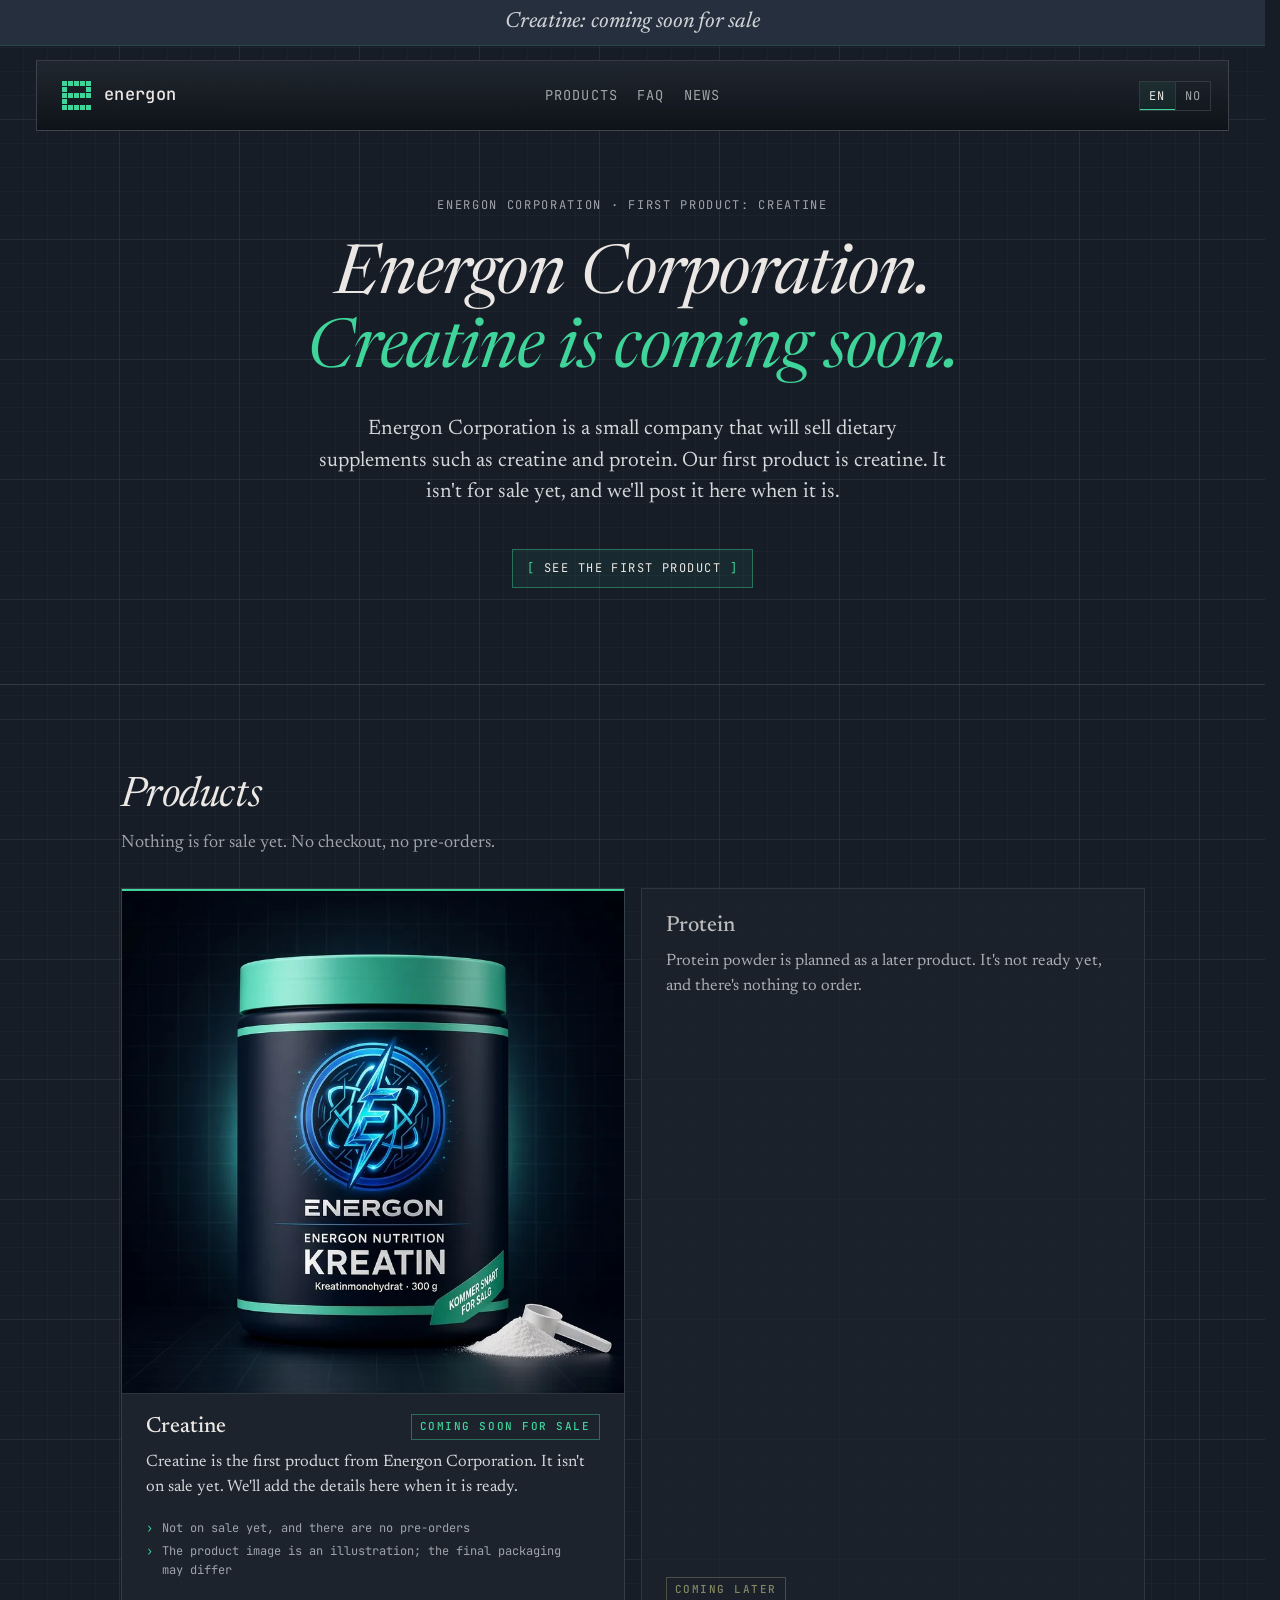
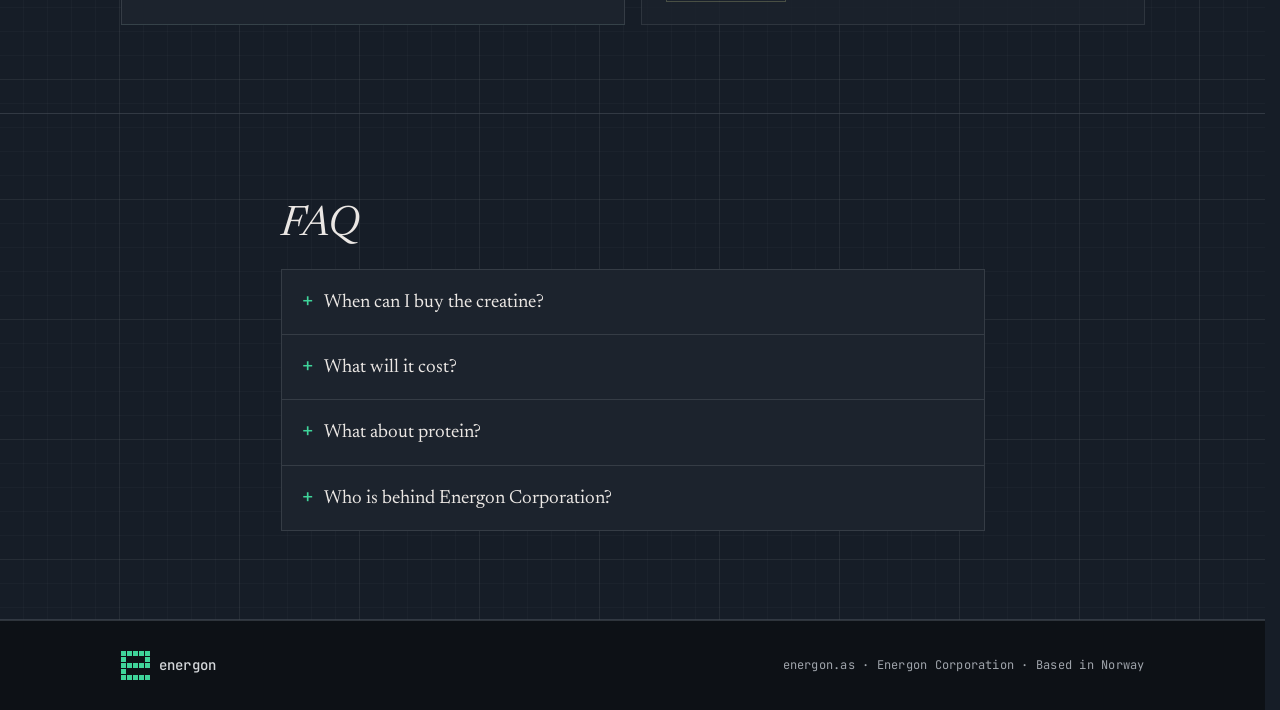
==== commit 1249d07c: "Rename Energon Nutrition to Energon Corporation (E-083) Co-authored-by: TekGoblin <AageSundvor@users" ====
--- a/index.html
+++ b/index.html
@@ -3,8 +3,8 @@
 <head>
   <meta charset="utf-8">
   <meta name="viewport" content="width=device-width, initial-scale=1">
-  <title>Energon Nutrition: creatine, coming soon</title>
-  <meta name="description" content="Energon Nutrition is a small Norwegian supplement company. Our first product is creatine, and it is coming soon for sale. Protein comes later.">
+  <title>Energon Corporation: creatine, coming soon</title>
+  <meta name="description" content="Energon Corporation is a small Norwegian supplement company. Our first product is creatine, and it is coming soon for sale. Protein comes later.">
   <link rel="canonical" href="https://energon.as/">
   <link rel="alternate" hreflang="en" href="https://energon.as/">
   <link rel="alternate" hreflang="nb" href="https://energon.as/no/">
@@ -23,7 +23,7 @@
     <aside class="site-announcement" aria-label="Announcement"><p>Creatine: coming soon for sale</p></aside>
     <div class="nav" data-nav-root data-nav-open="false">
       <div class="nav-inner">
-        <a class="logo" href="/" aria-label="Energon Nutrition home"><span class="logo-box"><svg xmlns="http://www.w3.org/2000/svg" class="nav-logo-anim" viewBox="0 0 29 29" width="29" height="29" shape-rendering="crispEdges" aria-hidden="true" focusable="false"><rect class="on i10" x="0" y="0" width="5" height="5"/><rect class="on i9" x="6" y="0" width="5" height="5"/><rect class="on i8" x="12" y="0" width="5" height="5"/><rect class="on i7" x="18" y="0" width="5" height="5"/><rect class="on i6" x="24" y="0" width="5" height="5"/><rect class="on i11" x="0" y="6" width="5" height="5"/><rect class="off" x="6" y="6" width="5" height="5"/><rect class="off" x="12" y="6" width="5" height="5"/><rect class="off" x="18" y="6" width="5" height="5"/><rect class="on i5" x="24" y="6" width="5" height="5"/><rect class="on i0" x="0" y="12" width="5" height="5"/><rect class="on i1" x="6" y="12" width="5" height="5"/><rect class="on i2" x="12" y="12" width="5" height="5"/><rect class="on i3" x="18" y="12" width="5" height="5"/><rect class="on i4" x="24" y="12" width="5" height="5"/><rect class="on i12" x="0" y="18" width="5" height="5"/><rect class="off" x="6" y="18" width="5" height="5"/><rect class="off" x="12" y="18" width="5" height="5"/><rect class="off" x="18" y="18" width="5" height="5"/><rect class="off" x="24" y="18" width="5" height="5"/><rect class="on i13" x="0" y="24" width="5" height="5"/><rect class="on i14" x="6" y="24" width="5" height="5"/><rect class="on i15" x="12" y="24" width="5" height="5"/><rect class="on i16" x="18" y="24" width="5" height="5"/><rect class="on i17" x="24" y="24" width="5" height="5"/></svg></span><span class="wordmark">energon</span></a>
+        <a class="logo" href="/" aria-label="Energon Corporation home"><span class="logo-box"><svg xmlns="http://www.w3.org/2000/svg" class="nav-logo-anim" viewBox="0 0 29 29" width="29" height="29" shape-rendering="crispEdges" aria-hidden="true" focusable="false"><rect class="on i10" x="0" y="0" width="5" height="5"/><rect class="on i9" x="6" y="0" width="5" height="5"/><rect class="on i8" x="12" y="0" width="5" height="5"/><rect class="on i7" x="18" y="0" width="5" height="5"/><rect class="on i6" x="24" y="0" width="5" height="5"/><rect class="on i11" x="0" y="6" width="5" height="5"/><rect class="off" x="6" y="6" width="5" height="5"/><rect class="off" x="12" y="6" width="5" height="5"/><rect class="off" x="18" y="6" width="5" height="5"/><rect class="on i5" x="24" y="6" width="5" height="5"/><rect class="on i0" x="0" y="12" width="5" height="5"/><rect class="on i1" x="6" y="12" width="5" height="5"/><rect class="on i2" x="12" y="12" width="5" height="5"/><rect class="on i3" x="18" y="12" width="5" height="5"/><rect class="on i4" x="24" y="12" width="5" height="5"/><rect class="on i12" x="0" y="18" width="5" height="5"/><rect class="off" x="6" y="18" width="5" height="5"/><rect class="off" x="12" y="18" width="5" height="5"/><rect class="off" x="18" y="18" width="5" height="5"/><rect class="off" x="24" y="18" width="5" height="5"/><rect class="on i13" x="0" y="24" width="5" height="5"/><rect class="on i14" x="6" y="24" width="5" height="5"/><rect class="on i15" x="12" y="24" width="5" height="5"/><rect class="on i16" x="18" y="24" width="5" height="5"/><rect class="on i17" x="24" y="24" width="5" height="5"/></svg></span><span class="wordmark">energon</span></a>
         <nav class="nav-links" aria-label="Main">
           <a href="#products">Products</a>
           <a href="#faq">FAQ</a>
@@ -51,9 +51,9 @@
 
   <section class="hero">
     <div class="wrap">
-      <p class="eyebrow">Energon Nutrition · first product: creatine</p>
-      <h1>Energon Nutrition.<br><em>Creatine is coming soon.</em></h1>
-      <p class="lead">Energon is now Energon Nutrition, a small company that will sell dietary supplements such as creatine and protein. Our first product is creatine. It isn't for sale yet, and we'll post it here when it is.</p>
+      <p class="eyebrow">Energon Corporation · first product: creatine</p>
+      <h1>Energon Corporation.<br><em>Creatine is coming soon.</em></h1>
+      <p class="lead">Energon Corporation is a small company that will sell dietary supplements such as creatine and protein. Our first product is creatine. It isn't for sale yet, and we'll post it here when it is.</p>
       <p class="hero-actions"><a class="buy" href="#products">See the first product</a></p>
     </div>
   </section>
@@ -67,10 +67,10 @@
         <article class="card featured">
           <picture class="product-media">
             <source srcset="/energon-kreatin-web.webp" type="image/webp">
-            <img src="/energon-kreatin-web.jpg" width="800" height="800" loading="lazy" decoding="async" alt="Product image of an Energon Nutrition creatine tub: a dark tub with a mint lid, the blue Energon lightning logo and a green label that says the product is coming soon for sale.">
+            <img src="/energon-kreatin-web.jpg" width="800" height="800" loading="lazy" decoding="async" alt="Product image of an Energon Corporation creatine tub: a dark tub with a mint lid, the blue Energon lightning logo and a green label that says the product is coming soon for sale.">
           </picture>
           <div class="card-top"><h4>Creatine</h4><span class="tag soon">Coming soon for sale</span></div>
-          <p>Creatine is the first product from Energon Nutrition. It isn't on sale yet. We'll add the details here when it is ready.</p>
+          <p>Creatine is the first product from Energon Corporation. It isn't on sale yet. We'll add the details here when it is ready.</p>
           <ul><li>Not on sale yet, and there are no pre-orders</li><li>The product image is an illustration; the final packaging may differ</li></ul>
         </article>
         <article class="card muted">
@@ -88,14 +88,14 @@
       <details><summary>When can I buy the creatine?</summary><p>Soon, but there's no date yet. It will appear on this page when it's for sale.</p></details>
       <details><summary>What will it cost?</summary><p>The price isn't set yet. We'll publish it here together with the product details.</p></details>
       <details><summary>What about protein?</summary><p>It's coming later. There's nothing to order yet.</p></details>
-      <details><summary>Who is behind Energon Nutrition?</summary><p>Energon Nutrition is a small company based in Norway. AI agents do most of the work, and the founder reviews everything before it's released.</p></details>
+      <details><summary>Who is behind Energon Corporation?</summary><p>Energon Corporation is a small company based in Norway. AI agents do most of the work, and the founder reviews everything before it's released.</p></details>
     </div>
   </section>
 
   <footer class="footer">
     <div class="wrap footer-inner">
       <span class="logo small"><img src="/logo-mark-29.svg" alt="" width="29" height="29"><span class="wordmark">energon</span></span>
-      <span>energon.as · Energon Nutrition · Based in Norway</span>
+      <span>energon.as · Energon Corporation · Based in Norway</span>
     </div>
   </footer>
   <script src="/nav.js" defer></script>
--- a/nutrition.css
+++ b/nutrition.css
@@ -1,4 +1,4 @@
-/* Energon Nutrition additions (E-072). Loaded after styles.css; styles.css itself is unchanged. */
+/* Energon Corporation additions (E-072). Loaded after styles.css; styles.css itself is unchanged. */
 .hero-actions{margin:0;display:flex;justify-content:center}
 .hero-actions .buy{margin-top:0;align-self:center;color:var(--text);border-color:var(--accent-soft);background:var(--accent-wash)}
 .product-media{display:block;margin:-22px -24px 20px;border-bottom:1px solid var(--line);background:var(--bg-deep)}
